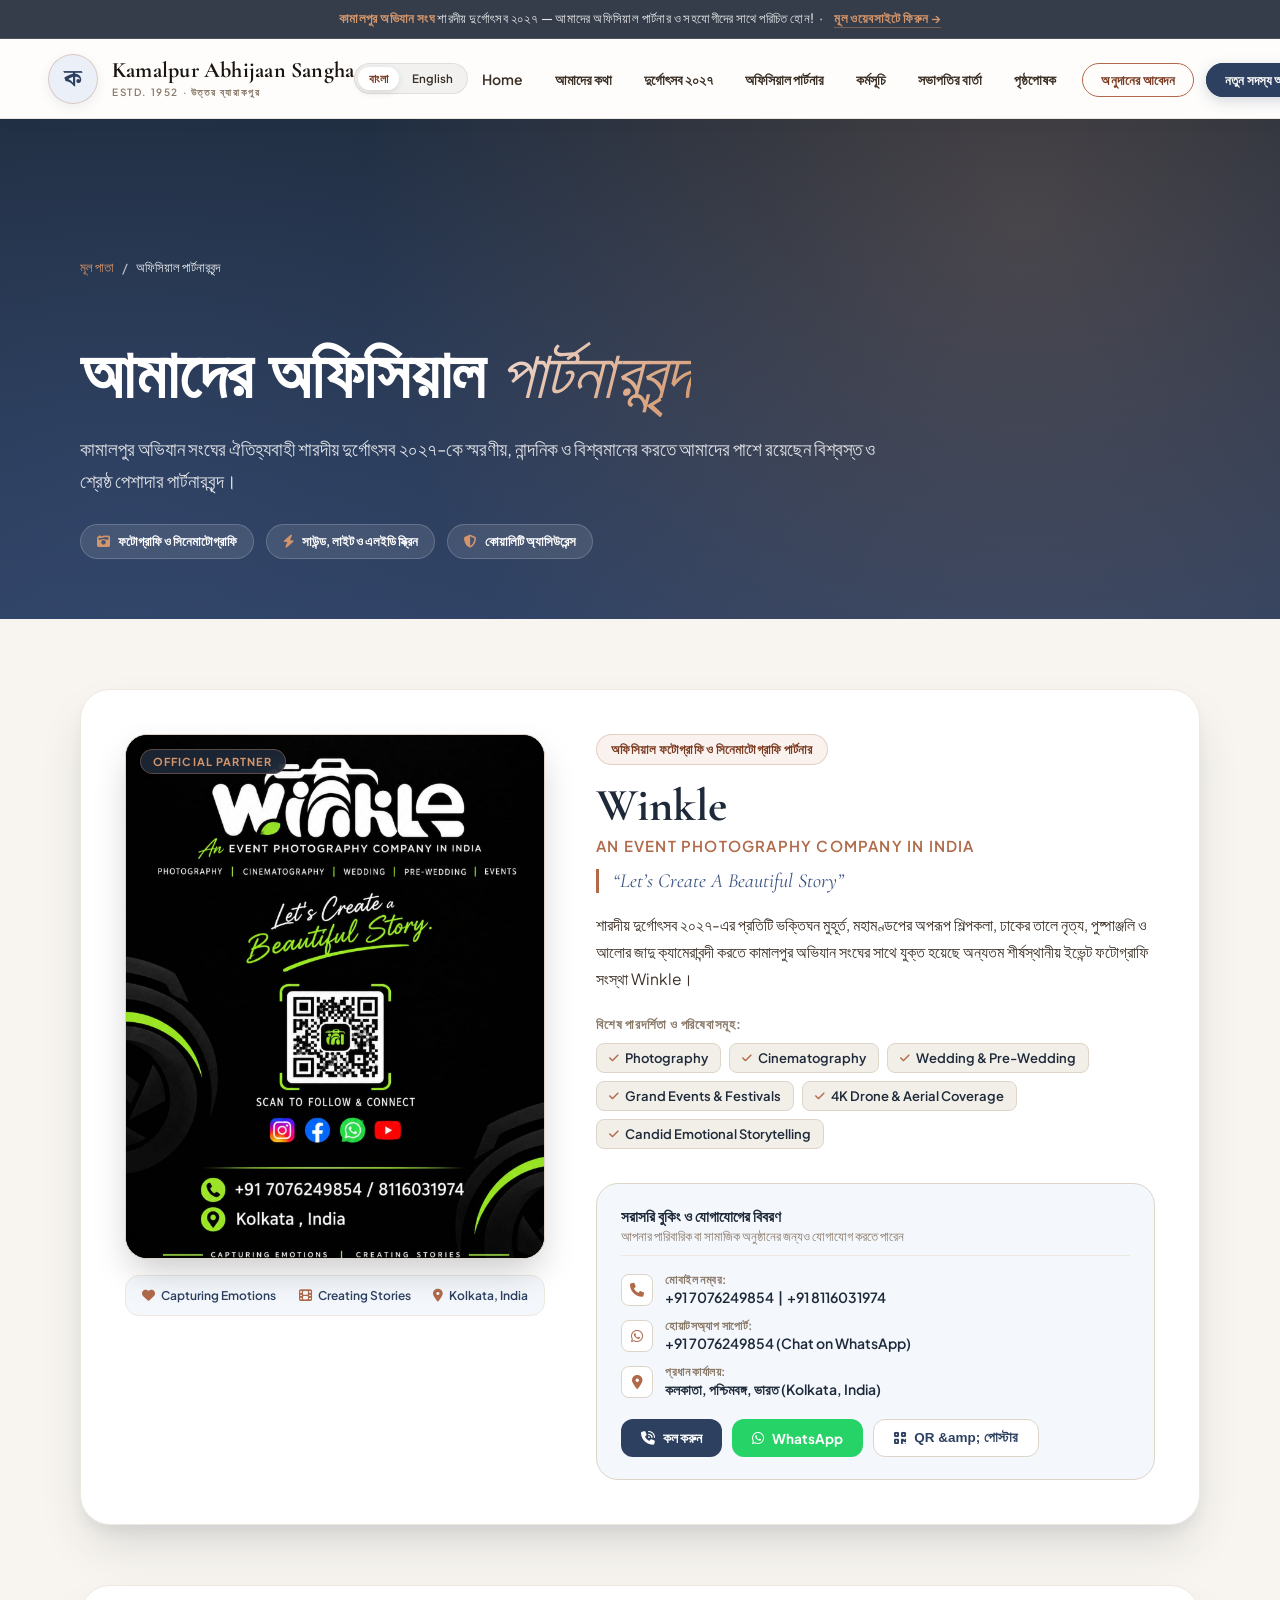
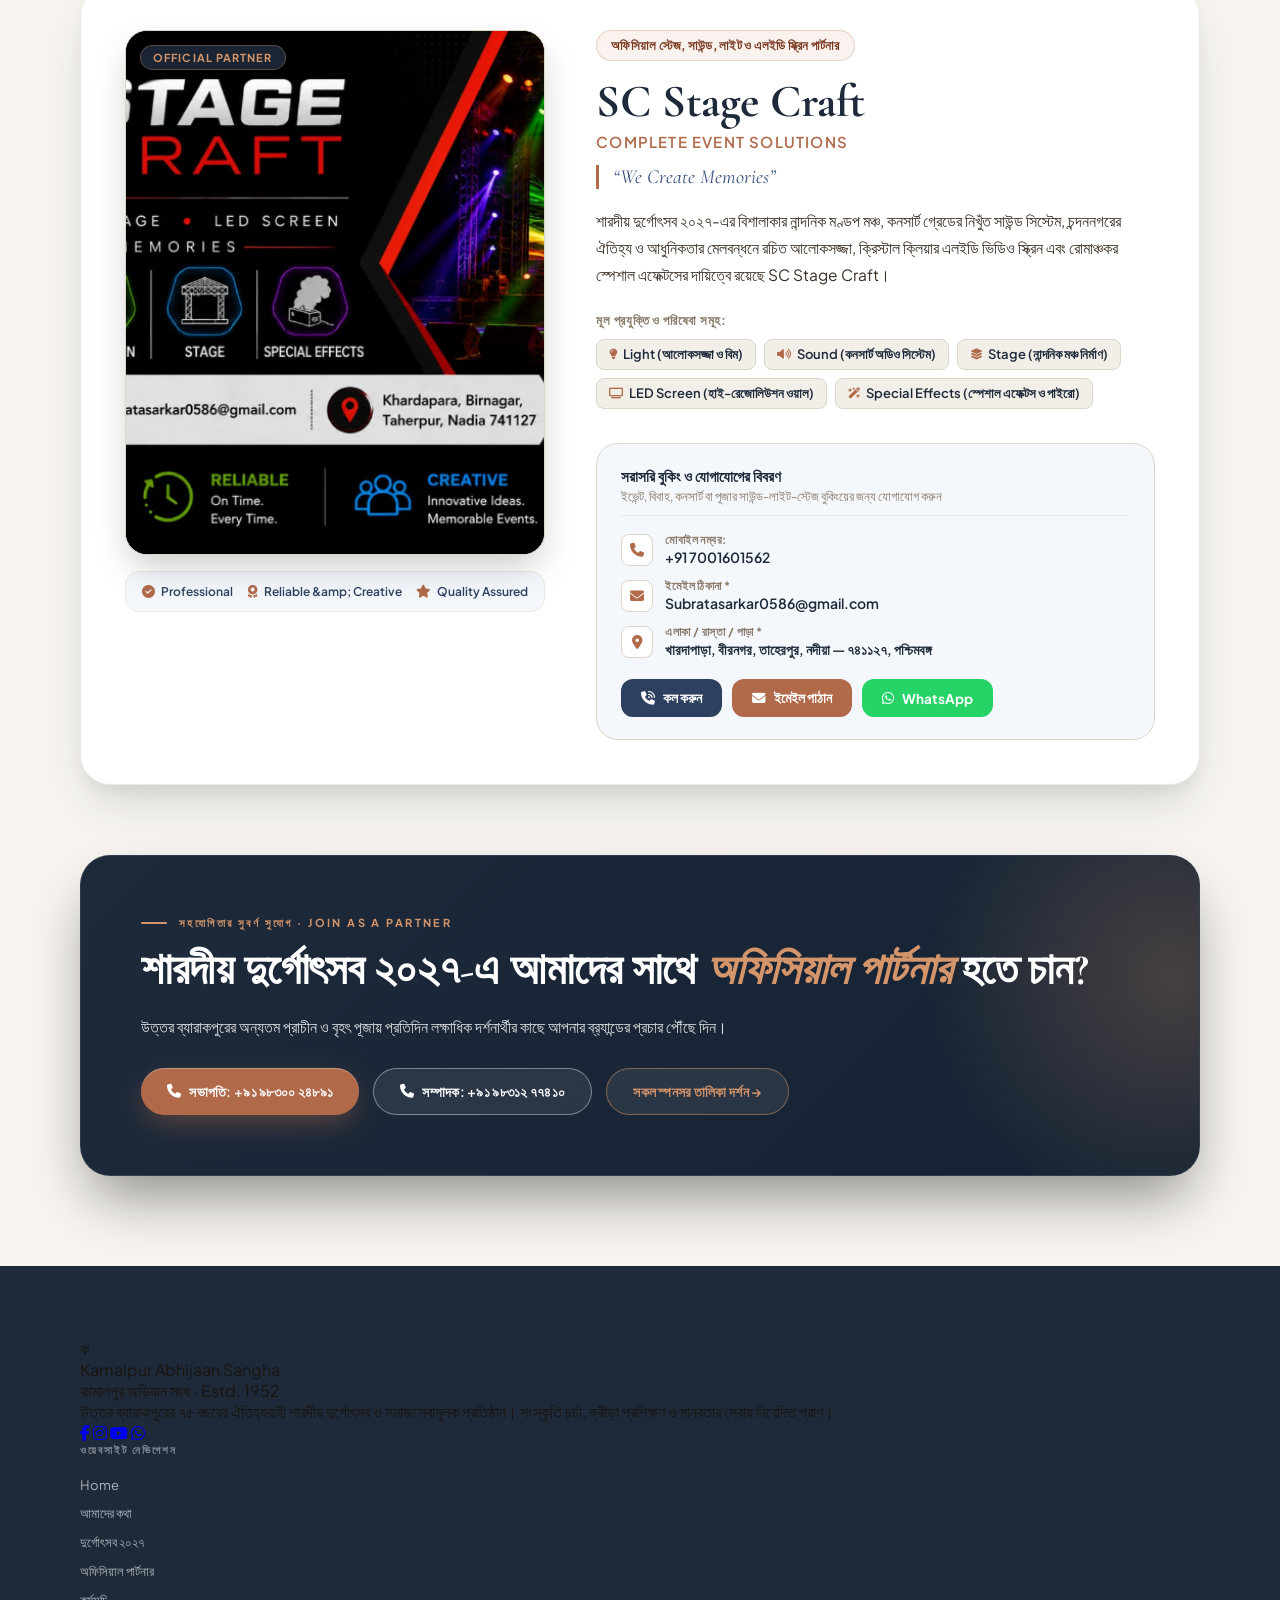
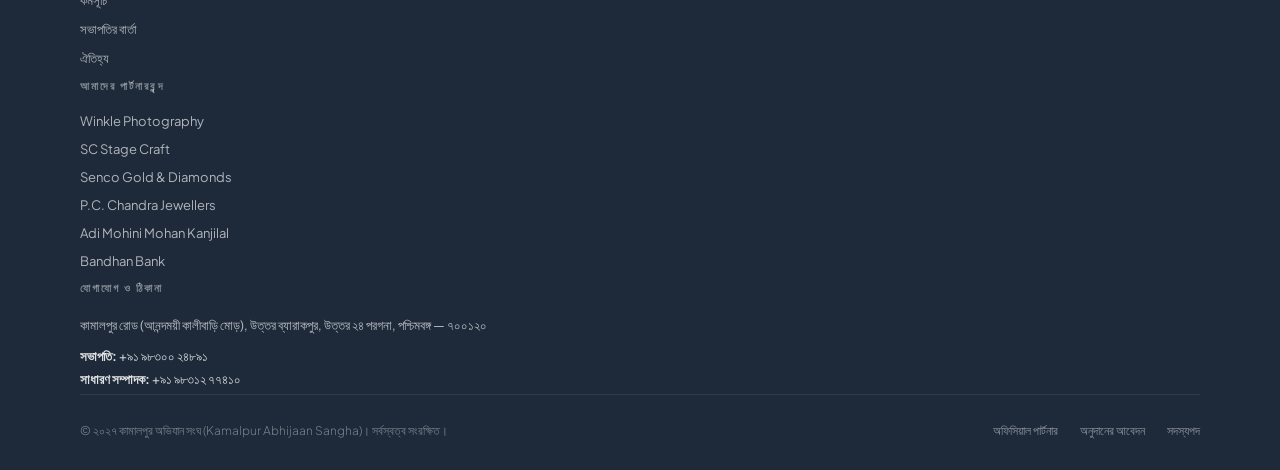
==== official-partners.html @ 4feac933 "Add Our Official Partners page with Winkle and SC Stage Craft details, images, Apple styling, and bi" ====
<!DOCTYPE html>
<html lang="bn" class="scroll-smooth">
<head>
  <meta charset="UTF-8">
  <meta name="viewport" content="width=device-width, initial-scale=1.0">
  <title>আমাদের অফিসিয়াল পার্টনারবৃন্দ | কামালপুর অভিযান সংঘ শারদীয় দুর্গোৎসব ২০২৭</title>
  <meta name="description" content="কামালপুর অভিযান সংঘ শারদীয় দুর্গোৎসব ২০২৭-এর গৌরবময় অফিসিয়াল পার্টনারবৃন্দ: উইঙ্কল (ফটোগ্রাফি ও সিনেমাটোগ্রাফি) এবং এস সি স্টেজ ক্রাফট (স্টেজ, সাউন্ড, লাইট ও এলইডি স্ক্রিন)।">

  <!-- Favicon -->
  <link rel="icon" href="https://kallol.com/wp-content/uploads/2023/07/cropped-ResizedLogoKallol-32x32.png" sizes="32x32">
  <link rel="apple-touch-icon" href="https://kallol.com/wp-content/uploads/2023/07/cropped-ResizedLogoKallol-180x180.png">

  <!-- Google Fonts: Cormorant Garamond, Plus Jakarta Sans, Noto Serif Bengali -->
  <link rel="preconnect" href="https://fonts.googleapis.com">
  <link rel="preconnect" href="https://fonts.gstatic.com" crossorigin>
  <link href="https://fonts.googleapis.com/css2?family=Cormorant+Garamond:ital,wght@0,400;0,600;0,700;0,900;1,400;1,700&family=Noto+Serif+Bengali:wght@400;500;600;700;800&family=Plus+Jakarta+Sans:wght@300;400;500;600;700;800&display=swap" rel="stylesheet">

  <!-- Font Awesome Icons -->
  <link rel="stylesheet" href="https://cdnjs.cloudflare.com/ajax/libs/font-awesome/6.5.1/css/all.min.css">

  <!-- Custom Stylesheet -->
  <link rel="stylesheet" href="css/style.css">
</head>
<body>

  <!-- Apple Scroll Progress Bar -->
  <div id="scroll-progress"></div>

  <!-- ══════════ ANNOUNCEMENT BAR ══════════ -->
  <div class="announce-bar" data-i18n-html="announce_bar_partner">
    <strong>কামালপুর অভিযান সংঘ</strong> শারদীয় দুর্গোৎসব ২০২৭ — আমাদের অফিসিয়াল পার্টনার ও সহযোগীদের সাথে পরিচিত হোন!
    &nbsp;·&nbsp;
    <a href="index.html">মূল ওয়েবসাইটে ফিরুন →</a>
  </div>

  <!-- ══════════ STICKY NAVIGATION ══════════ -->
  <nav id="nav">
    <a href="index.html" class="nav-brand">
      <div class="nav-logo">
        <div class="nav-logo-fallback">ক</div>
      </div>
      <div>
        <span class="nav-name">Kamalpur Abhijaan Sangha</span>
        <span class="nav-est" data-i18n="nav_est">Estd. 1952 · উত্তর ব্যারাকপুর</span>
      </div>
    </a>

    <div class="nav-actions">
      <!-- Apple Segmented Language Switcher -->
      <div class="lang-switch" role="group" aria-label="Language Switcher">
        <button type="button" class="lang-btn active" data-lang="bn" onclick="setLanguage('bn')">বাংলা</button>
        <button type="button" class="lang-btn" data-lang="en" onclick="setLanguage('en')">English</button>
      </div>

      <button class="menu-btn" id="menuBtn" type="button" aria-label="Toggle navigation menu" aria-expanded="false">
        ☰
      </button>
    </div>

    <ul class="nav-links" id="navLinks">
      <li><a href="index.html" class="nav-link" data-i18n="nav_home">Home</a></li>
      <li><a href="index.html#about" class="nav-link" data-i18n="nav_about">আমাদের কথা</a></li>
      <li><a href="index.html#upcoming-durga-puja" class="nav-link" data-i18n="nav_puja">দুর্গোৎসব ২০২৭</a></li>
      <li><a href="official-partners.html" class="nav-link active" data-i18n="nav_partner_page">অফিসিয়াল পার্টনার</a></li>
      <li><a href="index.html#events" class="nav-link" data-i18n="nav_events">কর্মসূচি</a></li>
      <li><a href="index.html#president" class="nav-link" data-i18n="nav_president">সভাপতির বার্তা</a></li>
      <li><a href="index.html#sponsors" class="nav-link" data-i18n="nav_sponsors">পৃষ্ঠপোষক</a></li>
      <li><a href="index.html#donate" class="nav-cta" data-i18n="nav_donate">অনুদানের আবেদন</a></li>
      <li><a href="index.html#join" class="nav-cta secondary" data-i18n="nav_join">সদস্য আবেদন</a></li>
    </ul>
  </nav>

  <!-- ══════════ HERO SECTION ══════════ -->
  <header class="partner-hero-section">
    <div class="partner-hero-bg" aria-hidden="true"></div>
    <div class="container" style="position:relative; z-index:2;">
      <div class="partner-hero-content reveal">
        <div class="partner-breadcrumb">
          <a href="index.html" data-i18n="crumb_home">মূল পাতা</a>
          <span>/</span>
          <span class="active" data-i18n="crumb_partner">অফিসিয়াল পার্টনারবৃন্দ</span>
        </div>

        <div class="hero-eyebrow" style="margin-bottom:18px;">
          <span class="hero-pill">Official Partners</span>
          <span class="hero-eyebrow-txt" data-i18n="hero_partner_eyebrow">শারদীয় দুর্গোৎসব ২০২৭ · ৭৫তম বর্ষ মহোৎসব</span>
        </div>

        <h1 class="partner-hero-h1" data-i18n-html="hero_partner_h1">
          আমাদের অফিসিয়াল <em>পার্টনারবৃন্দ</em>
        </h1>

        <p class="partner-hero-sub" data-i18n="hero_partner_sub">
          কামালপুর অভিযান সংঘের ঐতিহ্যবাহী শারদীয় দুর্গোৎসব ২০২৭-কে স্মরণীয়, নান্দনিক ও বিশ্বমানের করতে আমাদের পাশে রয়েছেন বিশ্বস্ত ও শ্রেষ্ঠ পেশাদার পার্টনারবৃন্দ। তাঁদের প্রযুক্তি, শিল্পকুশলতা ও সৃজনশীলতাই আমাদের উৎসবের প্রাণ।
        </p>

        <div class="partner-hero-pills">
          <div class="partner-hero-badge"><i class="fa-solid fa-camera-retro"></i> <span data-i18n="badge_photo">ফটোগ্রাফি ও সিনেমাটোগ্রাফি</span></div>
          <div class="partner-hero-badge"><i class="fa-solid fa-bolt"></i> <span data-i18n="badge_stage">সাউন্ড, লাইট ও এলইডি স্ক্রিন</span></div>
          <div class="partner-hero-badge"><i class="fa-solid fa-shield-halved"></i> <span data-i18n="badge_quality">কোয়ালিটি অ্যাসিউরেন্স</span></div>
        </div>
      </div>
    </div>
  </header>

  <!-- ══════════ MAIN PARTNER SHOWCASES ══════════ -->
  <main class="partner-showcase-wrap">
    <div class="container">

      <!-- ─── PARTNER 1: WINKLE (Photography & Cinematography) ─── -->
      <article class="partner-card-detailed reveal" id="winkle">
        <div class="partner-card-grid">
          
          <!-- Image Poster Column -->
          <div class="partner-media-col">
            <div class="partner-poster-box">
              <div class="partner-poster-tag">Official Partner</div>
              <img 
                src="assets/partners/winkle-photography.png" 
                alt="Winkle - An Event Photography Company in India" 
                class="partner-poster-img"
                onclick="openPosterModal(this.src, 'Winkle Photography & Cinematography')"
              >
              <div class="partner-poster-overlay">
                <button type="button" class="partner-zoom-btn" onclick="openPosterModal('assets/partners/winkle-photography.png', 'Winkle Photography & Cinematography')">
                  <i class="fa-solid fa-magnifying-glass-plus"></i> <span data-i18n="zoom_poster">পোস্টার বড় করে দেখুন</span>
                </button>
              </div>
            </div>
            <div class="partner-trust-row">
              <div class="partner-trust-item">
                <i class="fa-solid fa-heart"></i>
                <span data-i18n="w_trust1">Capturing Emotions</span>
              </div>
              <div class="partner-trust-item">
                <i class="fa-solid fa-film"></i>
                <span data-i18n="w_trust2">Creating Stories</span>
              </div>
              <div class="partner-trust-item">
                <i class="fa-solid fa-location-dot"></i>
                <span>Kolkata, India</span>
              </div>
            </div>
          </div>

          <!-- Content Details Column -->
          <div class="partner-info-col">
            <div class="partner-role-pill" data-i18n="w_role_pill">
              <i class="fa-solid fa-camera"></i> অফিসিয়াল ফটোগ্রাফি ও সিনেমাটোগ্রাফি পার্টনার
            </div>

            <h2 class="partner-brand-name">Winkle</h2>
            <div class="partner-brand-sub" data-i18n="w_subtitle">An Event Photography Company In India</div>
            <div class="partner-quote" data-i18n="w_quote">
              “Let’s Create A Beautiful Story”
            </div>

            <p class="partner-desc-body" data-i18n="w_desc">
              শারদীয় দুর্গোৎসব ২০২৭-এর প্রতিটি ভক্তিঘন মুহূর্ত, মহামণ্ডপের অপরূপ শিল্পকলা, ঢাকের তালে নৃত্য, পুষ্পাঞ্জলি ও আলোর জাদু ক্যামেরাবন্দী করতে কামালপুর অভিযান সংঘের সাথে যুক্ত হয়েছে অন্যতম শীর্ষস্থানীয় ইভেন্ট ফটোগ্রাফি সংস্থা <strong>Winkle</strong>। আবেগ ও গল্পকে জীবন্ত রূপ দেওয়াই যাঁদের মূল প্রেরণা।
            </p>

            <!-- Services Pills -->
            <div class="partner-services-section">
              <div class="partner-services-title" data-i18n="w_services_title">বিশেষ পারদর্শিতা ও পরিষেবাসমূহ:</div>
              <div class="partner-service-tags">
                <span class="service-tag"><i class="fa-solid fa-check"></i> Photography</span>
                <span class="service-tag"><i class="fa-solid fa-check"></i> Cinematography</span>
                <span class="service-tag"><i class="fa-solid fa-check"></i> Wedding &amp; Pre-Wedding</span>
                <span class="service-tag"><i class="fa-solid fa-check"></i> Grand Events &amp; Festivals</span>
                <span class="service-tag"><i class="fa-solid fa-check"></i> 4K Drone &amp; Aerial Coverage</span>
                <span class="service-tag"><i class="fa-solid fa-check"></i> Candid Emotional Storytelling</span>
              </div>
            </div>

            <!-- Contact Box -->
            <div class="partner-contact-box">
              <div class="partner-contact-head">
                <div class="contact-title" data-i18n="contact_direct">সরাসরি বুকিং ও যোগাযোগের বিবরণ</div>
                <div class="contact-sub" data-i18n="w_contact_sub">আপনার পারিবারিক বা সামাজিক অনুষ্ঠানের জন্যও যোগাযোগ করতে পারেন</div>
              </div>

              <div class="partner-contact-list">
                <div class="contact-entry">
                  <div class="contact-icon"><i class="fa-solid fa-phone"></i></div>
                  <div>
                    <div class="contact-label" data-i18n="lbl_phone_hotline">হটলাইন ও অনুসন্ধান:</div>
                    <div class="contact-val">
                      <a href="tel:+917076249854">+91 7076249854</a> &nbsp;|&nbsp; 
                      <a href="tel:+918116031974">+91 8116031974</a>
                    </div>
                  </div>
                </div>

                <div class="contact-entry">
                  <div class="contact-icon"><i class="fa-brands fa-whatsapp"></i></div>
                  <div>
                    <div class="contact-label" data-i18n="lbl_wa_chat">হোয়াটসঅ্যাপ সাপোর্ট:</div>
                    <div class="contact-val">
                      <a href="https://wa.me/917076249854?text=Hello%20Winkle%20Photography%2C%20connecting%20via%20Kamalpur%20Abhijaan%20Sangha%20Durga%20Puja%202027" target="_blank" rel="noopener noreferrer">
                        +91 7076249854 (Chat on WhatsApp)
                      </a>
                    </div>
                  </div>
                </div>

                <div class="contact-entry">
                  <div class="contact-icon"><i class="fa-solid fa-location-dot"></i></div>
                  <div>
                    <div class="contact-label" data-i18n="lbl_loc">প্রধান কার্যালয়:</div>
                    <div class="contact-val" data-i18n="w_location_val">কলকাতা, পশ্চিমবঙ্গ, ভারত (Kolkata, India)</div>
                  </div>
                </div>
              </div>

              <!-- Action CTAs -->
              <div class="partner-cta-row">
                <a href="tel:+917076249854" class="partner-btn primary">
                  <i class="fa-solid fa-phone-volume"></i> <span data-i18n="btn_call_now">কল করুন</span>
                </a>
                <a href="https://wa.me/917076249854?text=Hello%20Winkle%20Photography%2C%20connecting%20via%20Kamalpur%20Abhijaan%20Sangha%20Durga%20Puja%202027" target="_blank" rel="noopener noreferrer" class="partner-btn whatsapp">
                  <i class="fa-brands fa-whatsapp"></i> <span>WhatsApp</span>
                </a>
                <button type="button" class="partner-btn ghost" onclick="openPosterModal('assets/partners/winkle-photography.png', 'Winkle Photography & Cinematography')">
                  <i class="fa-solid fa-qrcode"></i> <span data-i18n="btn_view_poster">QR &amp; পোস্টার</span>
                </button>
              </div>
            </div>

          </div>
        </div>
      </article>


      <!-- ─── PARTNER 2: SC STAGE CRAFT (Event Solutions) ─── -->
      <article class="partner-card-detailed reveal" id="stage-craft" style="margin-top:60px;">
        <div class="partner-card-grid">
          
          <!-- Image Poster Column -->
          <div class="partner-media-col">
            <div class="partner-poster-box">
              <div class="partner-poster-tag">Official Partner</div>
              <img 
                src="assets/partners/stage-craft.png" 
                alt="SC Stage Craft - Complete Event Solutions" 
                class="partner-poster-img"
                onclick="openPosterModal(this.src, 'SC Stage Craft - Complete Event Solutions')"
              >
              <div class="partner-poster-overlay">
                <button type="button" class="partner-zoom-btn" onclick="openPosterModal('assets/partners/stage-craft.png', 'SC Stage Craft - Complete Event Solutions')">
                  <i class="fa-solid fa-magnifying-glass-plus"></i> <span data-i18n="zoom_poster">পোস্টার বড় করে দেখুন</span>
                </button>
              </div>
            </div>
            <div class="partner-trust-row">
              <div class="partner-trust-item">
                <i class="fa-solid fa-circle-check"></i>
                <span data-i18n="sc_trust1">Professional</span>
              </div>
              <div class="partner-trust-item">
                <i class="fa-solid fa-award"></i>
                <span data-i18n="sc_trust2">Reliable &amp; Creative</span>
              </div>
              <div class="partner-trust-item">
                <i class="fa-solid fa-star"></i>
                <span data-i18n="sc_trust3">Quality Assured</span>
              </div>
            </div>
          </div>

          <!-- Content Details Column -->
          <div class="partner-info-col">
            <div class="partner-role-pill" data-i18n="sc_role_pill">
              <i class="fa-solid fa-bolt"></i> অফিসিয়াল স্টেজ, সাউন্ড, লাইট ও এলইডি স্ক্রিন পার্টনার
            </div>

            <h2 class="partner-brand-name">SC Stage Craft</h2>
            <div class="partner-brand-sub" data-i18n="sc_subtitle">Complete Event Solutions</div>
            <div class="partner-quote" data-i18n="sc_quote">
              “We Create Memories”
            </div>

            <p class="partner-desc-body" data-i18n="sc_desc">
              শারদীয় দুর্গোৎসব ২০২৭-এর বিশালাকার নান্দনিক মণ্ডপ মঞ্চ, কনসার্ট গ্রেডের নিখুঁত সাউন্ড সিস্টেম, চন্দননগরের ঐতিহ্য ও আধুনিকতার মেলবন্ধনে রচিত আলোকসজ্জা, ক্রিস্টাল ক্লিয়ার এলইডি ভিডিও স্ক্রিন এবং রোমাঞ্চকর স্পেশাল এফেক্টসের দায়িত্বে রয়েছে <strong>SC Stage Craft</strong>।
            </p>

            <!-- 5 Core Capabilities -->
            <div class="partner-services-section">
              <div class="partner-services-title" data-i18n="sc_services_title">মূল প্রযুক্তি ও পরিষেবা সমূহ:</div>
              <div class="partner-service-tags">
                <span class="service-tag"><i class="fa-solid fa-lightbulb"></i> Light (আলোকসজ্জা ও বিম)</span>
                <span class="service-tag"><i class="fa-solid fa-volume-high"></i> Sound (কনসার্ট অডিও সিস্টেম)</span>
                <span class="service-tag"><i class="fa-solid fa-layer-group"></i> Stage (নান্দনিক মঞ্চ নির্মাণ)</span>
                <span class="service-tag"><i class="fa-solid fa-tv"></i> LED Screen (হাই-রেজোলিউশন ওয়াল)</span>
                <span class="service-tag"><i class="fa-solid fa-wand-magic-sparkles"></i> Special Effects (স্পেশাল এফেক্টস ও পাইরো)</span>
              </div>
            </div>

            <!-- Contact Box -->
            <div class="partner-contact-box">
              <div class="partner-contact-head">
                <div class="contact-title" data-i18n="contact_direct">সরাসরি বুকিং ও যোগাযোগের বিবরণ</div>
                <div class="contact-sub" data-i18n="sc_contact_sub">ইভেন্ট, বিবাহ, কনসার্ট বা পূজার সাউন্ড-লাইট-স্টেজ বুকিংয়ের জন্য যোগাযোগ করুন</div>
              </div>

              <div class="partner-contact-list">
                <div class="contact-entry">
                  <div class="contact-icon"><i class="fa-solid fa-phone"></i></div>
                  <div>
                    <div class="contact-label" data-i18n="lbl_phone_hotline">মোবাইল নম্বর:</div>
                    <div class="contact-val">
                      <a href="tel:7001601562">+91 7001601562</a>
                    </div>
                  </div>
                </div>

                <div class="contact-entry">
                  <div class="contact-icon"><i class="fa-solid fa-envelope"></i></div>
                  <div>
                    <div class="contact-label" data-i18n="lbl_email">অফিসিয়াল ইমেইল:</div>
                    <div class="contact-val">
                      <a href="mailto:Subratasarkar0586@gmail.com?subject=Inquiry%20via%20Kamalpur%20Abhijaan%20Sangha">Subratasarkar0586@gmail.com</a>
                    </div>
                  </div>
                </div>

                <div class="contact-entry">
                  <div class="contact-icon"><i class="fa-solid fa-location-dot"></i></div>
                  <div>
                    <div class="contact-label" data-i18n="lbl_address">ঠিকানা:</div>
                    <div class="contact-val" data-i18n="sc_addr_val">
                      খারদাপাড়া, বীরনগর, তাহেরপুর, নদীয়া — ৭৪১১২৭, পশ্চিমবঙ্গ<br>
                      (Khardapara, Birnagar, Taherpur, Nadia 741127)
                    </div>
                  </div>
                </div>
              </div>

              <!-- Action CTAs -->
              <div class="partner-cta-row">
                <a href="tel:7001601562" class="partner-btn primary">
                  <i class="fa-solid fa-phone-volume"></i> <span data-i18n="btn_call_now">কল করুন</span>
                </a>
                <a href="mailto:Subratasarkar0586@gmail.com?subject=Inquiry%20via%20Kamalpur%20Abhijaan%20Sangha" class="partner-btn secondary">
                  <i class="fa-solid fa-envelope"></i> <span>ইমেইল পাঠান</span>
                </a>
                <a href="https://wa.me/917001601562?text=Hello%20SC%20Stage%20Craft%2C%20connecting%20via%20Kamalpur%20Abhijaan%20Sangha%20Durga%20Puja%202027" target="_blank" rel="noopener noreferrer" class="partner-btn whatsapp">
                  <i class="fa-brands fa-whatsapp"></i> <span>WhatsApp</span>
                </a>
              </div>
            </div>

          </div>
        </div>
      </article>

      <!-- ─── BECOME A PARTNER CALLOUT BANNER ─── -->
      <section class="partner-callout-card reveal" style="margin-top:70px;">
        <div class="partner-callout-glow"></div>
        <div class="partner-callout-inner">
          <div class="eyebrow white-eye" data-i18n="partner_callout_eyebrow">সহযোগিতার সুবর্ণ সুযোগ · Join as a Partner</div>
          <h2 class="partner-callout-h2" data-i18n-html="partner_callout_h2">
            শারদীয় দুর্গোৎসব ২০২৭-এ আমাদের সাথে <em>অফিসিয়াল পার্টনার</em> হতে চান?
          </h2>
          <p class="partner-callout-sub" data-i18n="partner_callout_sub">
            উত্তর ব্যারাকপুরের অন্যতম প্রাচীন ও বৃহৎ পূজায় প্রতিদিন লক্ষাধিক দর্শনার্থীর কাছে আপনার ব্র‍্যান্ডের প্রচার পৌঁছে দিন। টাইটেল স্পন্সরশিপ, কো-স্পন্সরশিপ ও ইভেন্ট অ্যাসোসিয়েশনের জন্য সরাসরি আমাদের কার্যনির্বাহী কমিটির সাথে যোগাযোগ করুন।
          </p>
          <div class="partner-callout-actions">
            <a href="tel:+919830024891" class="hero-btn primary" style="background:var(--gold); border-color:var(--gold);">
              <i class="fa-solid fa-phone"></i> <span data-i18n="btn_call_president">সভাপতি: +৯১ ৯৮৩০০ ২৪৮৯১</span>
            </a>
            <a href="tel:+919831277410" class="hero-btn ghost" style="color:var(--white); border-color:rgba(255,255,255,0.4);">
              <i class="fa-solid fa-phone"></i> <span data-i18n="btn_call_secretary">সম্পাদক: +৯১ ৯৮৩১২ ৭৭৪১০</span>
            </a>
            <a href="index.html#sponsors" class="hero-btn ghost" style="color:var(--gold-bright); border-color:rgba(212,149,106,0.5);" data-i18n="btn_view_sponsors">
              সকল স্পনসর তালিকা দর্শন →
            </a>
          </div>
        </div>
      </section>

    </div>
  </main>

  <!-- ══════════ HIGH-RES POSTER LIGHTBOX MODAL ══════════ -->
  <div class="poster-modal" id="poster-modal" role="dialog" aria-modal="true" aria-hidden="true" onclick="closePosterModal(event)">
    <div class="poster-modal-card">
      <div class="poster-modal-head">
        <div class="poster-modal-title" id="poster-modal-title">Official Partner Poster</div>
        <button type="button" class="poster-modal-close" onclick="closePosterModal()" aria-label="Close poster view">×</button>
      </div>
      <div class="poster-modal-body">
        <img id="poster-modal-img" src="" alt="Partner Poster Fullscreen">
      </div>
    </div>
  </div>

  <!-- ══════════ FOOTER ══════════ -->
  <footer>
    <div class="container">
      <div class="footer-top">
        <!-- Col 1: Identity -->
        <div class="footer-col-main">
          <div class="footer-brand-wrap">
            <div class="footer-emblem-sq">ক</div>
            <div>
              <div class="footer-brand-title">Kamalpur Abhijaan Sangha</div>
              <div class="footer-brand-sub" data-i18n="footer_brand_sub">কামালপুর অভিযান সংঘ · Estd. 1952</div>
            </div>
          </div>
          <p class="footer-about" data-i18n="footer_about">
            উত্তর ব্যারাকপুরের ৭৫ বছরের ঐতিহ্যবাহী শারদীয় দুর্গোৎসব ও সমাজসেবামূলক প্রতিষ্ঠান। সংস্কৃতি চর্চা, ক্রীড়া প্রশিক্ষণ ও মানবতার সেবায় নিবেদিত প্রাণ।
          </p>
          <div class="footer-socials">
            <a href="https://facebook.com" class="soc-btn" target="_blank" rel="noopener noreferrer" aria-label="Facebook"><i class="fa-brands fa-facebook-f"></i></a>
            <a href="https://instagram.com" class="soc-btn" target="_blank" rel="noopener noreferrer" aria-label="Instagram"><i class="fa-brands fa-instagram"></i></a>
            <a href="https://youtube.com" class="soc-btn" target="_blank" rel="noopener noreferrer" aria-label="YouTube"><i class="fa-brands fa-youtube"></i></a>
            <a href="https://wa.me/919830024891" class="soc-btn" target="_blank" rel="noopener noreferrer" aria-label="WhatsApp"><i class="fa-brands fa-whatsapp"></i></a>
          </div>
        </div>

        <!-- Col 2: Navigation Links -->
        <div>
          <div class="footer-col-title" data-i18n="footer_col_nav">ওয়েবসাইট নেভিগেশন</div>
          <a href="index.html" class="footer-link" data-i18n="nav_home">Home</a>
          <a href="index.html#about" class="footer-link" data-i18n="nav_about">আমাদের কথা</a>
          <a href="index.html#upcoming-durga-puja" class="footer-link" data-i18n="nav_puja">শারদীয় দুর্গোৎসব ২০২৭</a>
          <a href="official-partners.html" class="footer-link" data-i18n="nav_partner_page">অফিসিয়াল পার্টনারবৃন্দ</a>
          <a href="index.html#events" class="footer-link" data-i18n="nav_events">কর্মসূচি ও ইভেন্ট</a>
          <a href="index.html#president" class="footer-link" data-i18n="nav_president">সভাপতির বার্তা</a>
          <a href="index.html#heritage" class="footer-link" data-i18n="nav_heritage">ঐতিহ্য ও ইতিহাস</a>
        </div>

        <!-- Col 3: Official Partners Quick Links -->
        <div>
          <div class="footer-col-title" data-i18n="footer_col_partners">আমাদের পার্টনারবৃন্দ</div>
          <a href="#winkle" class="footer-link">Winkle Photography</a>
          <a href="#stage-craft" class="footer-link">SC Stage Craft</a>
          <a href="index.html#sponsors" class="footer-link">Senco Gold &amp; Diamonds</a>
          <a href="index.html#sponsors" class="footer-link">P.C. Chandra Jewellers</a>
          <a href="index.html#sponsors" class="footer-link">Adi Mohini Mohan Kanjilal</a>
          <a href="index.html#sponsors" class="footer-link">Bandhan Bank</a>
        </div>

        <!-- Col 4: Contact & Office -->
        <div>
          <div class="footer-col-title" data-i18n="footer_col_contact">যোগাযোগ ও ঠিকানা</div>
          <p style="font-size:13px; line-height:1.6; color:rgba(255,255,255,0.7); margin-bottom:12px;">
            কামালপুর রোড (আনন্দময়ী কালীবাড়ি মোড়), উত্তর ব্যারাকপুর, উত্তর ২৪ পরগনা, পশ্চিমবঙ্গ — ৭০০১২০
          </p>
          <p style="font-size:13px; color:rgba(255,255,255,0.85); margin-bottom:6px;">
            <strong>সভাপতি:</strong> +৯১ ৯৮৩০০ ২৪৮৯১
          </p>
          <p style="font-size:13px; color:rgba(255,255,255,0.85); margin-bottom:6px;">
            <strong>সাধারণ সম্পাদক:</strong> +৯১ ৯৮৩১২ ৭৭৪১০
          </p>
        </div>
      </div>

      <div class="footer-bottom">
        <div class="footer-copy" data-i18n="footer_copy">© ২০২৭ কামালপুর অভিযান সংঘ (Kamalpur Abhijaan Sangha)। সর্বস্বত্ব সংরক্ষিত।</div>
        <div class="footer-copy">
          <a href="official-partners.html">অফিসিয়াল পার্টনার</a>
          <a href="index.html#donate">অনুদানের আবেদন</a>
          <a href="index.html#join">সদস্যপদ</a>
        </div>
      </div>
    </div>
  </footer>

  <!-- Lightbox Script -->
  <script>
    function openPosterModal(src, title) {
      const modal = document.getElementById('poster-modal');
      const img = document.getElementById('poster-modal-img');
      const titleEl = document.getElementById('poster-modal-title');
      if (modal && img) {
        img.src = src;
        if (titleEl && title) titleEl.textContent = title;
        modal.classList.add('active');
        modal.setAttribute('aria-hidden', 'false');
        document.body.style.overflow = 'hidden';
      }
    }

    function closePosterModal(e) {
      if (e && e.target && e.target.id !== 'poster-modal' && !e.target.classList.contains('poster-modal-close')) {
        return;
      }
      const modal = document.getElementById('poster-modal');
      if (modal) {
        modal.classList.remove('active');
        modal.setAttribute('aria-hidden', 'true');
        document.body.style.overflow = '';
      }
    }

    document.addEventListener('keydown', (e) => {
      if (e.key === 'Escape') {
        const modal = document.getElementById('poster-modal');
        if (modal && modal.classList.contains('active')) {
          closePosterModal();
        }
      }
    });
  </script>

  <!-- Custom Scripts -->
  <script src="js/main.js"></script>
</body>
</html>
---- css/style.css ----
/* ════════════════════════════════════════════════════════════════
   KAMALPUR ABHIJAAN SANGHA — APPLE DESIGN SYSTEM & STYLESHEET
   Infused with Apple-inspired Glassmorphism, 3D Tilt, Spatial Depth,
   Fluid Spring Physics & Translucent Surfaces
   ════════════════════════════════════════════════════════════════ */

*, *::before, *::after {
  box-sizing: border-box;
  margin: 0;
  padding: 0;
}

:root {
  /* Slate family */
  --eg:          #2E4060;
  --eg-dark:     #1E2A3A;
  --eg-mid:      #3A5280;
  --eg-soft:     #4A6898;
  --eg-pale:     #EBF0F8;
  --eg-lighter:  #F4F7FC;

  /* Copper Rose & Terracotta Gold family */
  --gold:        #B06A4A;
  --gold-dark:   #7A3A20;
  --gold-mid:    #C87A58;
  --gold-light:  #F0DDD5;
  --gold-pale:   #FAF2EE;
  --gold-bright: #D4956A;

  /* Apple Glass & Surfaces */
  --white:       #FFFFFF;
  --off-white:   #F8F5F0;
  --light:       #F2EEE8;
  --border:      #DDD5C8;
  --border-2:    #EDE8E0;
  --glass-nav:   rgba(255, 255, 255, 0.78);
  --glass-nav-border: rgba(221, 213, 200, 0.6);
  --glass-dark:  rgba(26, 36, 52, 0.85);
  --glass-card:  rgba(255, 255, 255, 0.82);

  /* Text colors */
  --text:        #1A1410;
  --text-2:      #3A2E24;
  --text-3:      #8A7A6A;
  --text-inv:    rgba(255, 255, 255, 0.9);

  /* Typography */
  --serif:   'Cormorant Garamond', Georgia, serif;
  --sans:    'Plus Jakarta Sans', -apple-system, BlinkMacSystemFont, 'SF Pro Display', 'SF Pro Text', 'Segoe UI', Roboto, sans-serif;
  --bengali: 'Noto Serif Bengali', 'Hind Siliguri', serif;

  /* Apple Radii & Elevation */
  --radius-sm: 8px;
  --radius:    14px;
  --radius-lg: 22px;
  --radius-xl: 30px;

  /* Apple Spring Timing Functions */
  --ease-apple:       cubic-bezier(0.16, 1, 0.3, 1);
  --ease-spring:      cubic-bezier(0.34, 1.56, 0.64, 1);
  --ease-smooth:      cubic-bezier(0.4, 0, 0.2, 1);

  /* Shadow system */
  --shadow-subtle: 0 4px 20px -2px rgba(30, 42, 58, 0.05);
  --shadow-glass:  0 12px 36px -4px rgba(30, 42, 58, 0.08), inset 0 1px 0 rgba(255, 255, 255, 0.9);
  --shadow-float:  0 24px 50px -10px rgba(30, 42, 58, 0.16), 0 10px 20px -5px rgba(30, 42, 58, 0.08);
  --shadow-dark:   0 30px 60px -12px rgba(0, 0, 0, 0.45);
}

html {
  scroll-behavior: smooth;
  text-rendering: optimizeLegibility;
}

body {
  font-family: var(--sans);
  background: var(--off-white);
  color: var(--text);
  overflow-x: hidden;
  -webkit-font-smoothing: antialiased;
  -moz-osx-font-smoothing: grayscale;
}

/* Apple-style Translucent Scrollbar */
::-webkit-scrollbar {
  width: 8px;
}
::-webkit-scrollbar-track {
  background: transparent;
}
::-webkit-scrollbar-thumb {
  background: rgba(176, 106, 74, 0.4);
  border-radius: 20px;
  border: 2px solid transparent;
  background-clip: padding-box;
}
::-webkit-scrollbar-thumb:hover {
  background: rgba(176, 106, 74, 0.8);
  border: 2px solid transparent;
  background-clip: padding-box;
}

img {
  max-width: 100%;
  height: auto;
  display: block;
}

.container {
  max-width: 1200px;
  margin: 0 auto;
  padding: 0 40px;
}

/* ═══════════════════════════════
   APPLE READING PROGRESS BAR
═══════════════════════════════ */
#scroll-progress {
  position: fixed;
  top: 0;
  left: 0;
  height: 2.5px;
  width: 0%;
  background: linear-gradient(90deg, var(--gold), var(--gold-bright), #FFD59E);
  z-index: 10001;
  transition: width 0.1s linear;
  box-shadow: 0 0 10px rgba(212, 149, 106, 0.6);
}

/* ═══════════════════════════════
   INTRO OVERLAY (Apple Keynote Style)
═══════════════════════════════ */
#intro-overlay {
  position: fixed;
  inset: 0;
  z-index: 9999;
  display: flex;
  flex-direction: column;
  align-items: center;
  justify-content: center;
  background: radial-gradient(circle at center, #24354D 0%, #151F2C 100%);
  transition: opacity 0.8s var(--ease-apple), visibility 0.8s var(--ease-apple);
  backdrop-filter: blur(20px);
}

#intro-overlay.hidden {
  opacity: 0;
  visibility: hidden;
  pointer-events: none;
}

.intro-particles {
  position: absolute;
  inset: 0;
  overflow: hidden;
  pointer-events: none;
}

.intro-particle {
  position: absolute;
  border-radius: 50%;
  opacity: 0;
  animation: introParticle linear infinite;
}

@keyframes introParticle {
  0%   { opacity: 0; transform: translateY(0) scale(0); }
  20%  { opacity: 0.7; transform: translateY(-20px) scale(1); }
  80%  { opacity: 0.3; }
  100% { opacity: 0; transform: translateY(-120px) scale(0.4); }
}

.intro-emblem {
  width: 104px;
  height: 104px;
  border-radius: 50%;
  overflow: hidden;
  border: 2px solid rgba(255, 255, 255, 0.2);
  background: rgba(255, 255, 255, 0.08);
  backdrop-filter: blur(16px);
  -webkit-backdrop-filter: blur(16px);
  display: flex;
  align-items: center;
  justify-content: center;
  margin-bottom: 24px;
  box-shadow: 0 20px 50px rgba(0, 0, 0, 0.4), inset 0 1px 1px rgba(255, 255, 255, 0.4);
  opacity: 0;
  transform: scale(0.6);
  animation: introLogo 0.8s 0.2s var(--ease-spring) forwards;
}

.intro-emblem-fallback {
  font-family: var(--bengali);
  font-size: 48px;
  color: var(--gold-bright);
  text-shadow: 0 0 24px rgba(212, 149, 106, 0.6);
}

.intro-name {
  font-family: var(--serif);
  font-size: clamp(32px, 4.5vw, 54px);
  font-weight: 700;
  color: white;
  letter-spacing: 0.02em;
  text-align: center;
  opacity: 0;
  transform: translateY(24px);
  animation: introText 0.7s 0.6s var(--ease-apple) forwards;
}

.intro-name em {
  font-style: italic;
  background: linear-gradient(135deg, #FFE2BA 0%, #D4956A 100%);
  -webkit-background-clip: text;
  -webkit-text-fill-color: transparent;
}

.intro-tagline {
  font-family: var(--sans);
  font-size: 13px;
  font-weight: 500;
  letter-spacing: 0.22em;
  text-transform: uppercase;
  color: rgba(255, 255, 255, 0.55);
  margin-top: 10px;
  text-align: center;
  opacity: 0;
  transform: translateY(14px);
  animation: introText 0.6s 0.9s var(--ease-apple) forwards;
}

.intro-bar {
  height: 2px;
  border-radius: 2px;
  margin-top: 24px;
  background: linear-gradient(90deg, transparent, var(--gold-bright), transparent);
  width: 0;
  animation: introBar 0.9s 0.8s var(--ease-apple) forwards;
}

.intro-year {
  font-family: var(--serif);
  font-size: 15px;
  font-style: italic;
  color: rgba(255, 255, 255, 0.45);
  margin-top: 14px;
  text-align: center;
  letter-spacing: 0.05em;
  opacity: 0;
  animation: introFade 0.6s 1.3s ease forwards;
}

.intro-skip-btn {
  position: absolute;
  bottom: 32px;
  font-family: var(--sans);
  font-size: 12px;
  font-weight: 500;
  color: rgba(255, 255, 255, 0.6);
  background: rgba(255, 255, 255, 0.08);
  border: 1px solid rgba(255, 255, 255, 0.15);
  backdrop-filter: blur(12px);
  -webkit-backdrop-filter: blur(12px);
  padding: 8px 18px;
  border-radius: 24px;
  cursor: pointer;
  transition: all 0.3s var(--ease-apple);
}
.intro-skip-btn:hover {
  color: white;
  background: rgba(255, 255, 255, 0.16);
  border-color: var(--gold-bright);
  transform: translateY(-2px);
}

@keyframes introLogo {
  from { opacity: 0; transform: scale(0.6); }
  to   { opacity: 1; transform: scale(1); }
}
@keyframes introText {
  from { opacity: 0; transform: translateY(24px); }
  to   { opacity: 1; transform: translateY(0); }
}
@keyframes introBar {
  from { width: 0; }
  to   { width: 240px; }
}
@keyframes introFade {
  from { opacity: 0; }
  to   { opacity: 1; }
}

/* ═══════════════════════════════
   ANNOUNCEMENT BAR (Translucent Frosted)
═══════════════════════════════ */
.announce-bar {
  background: rgba(26, 36, 52, 0.88);
  backdrop-filter: blur(20px) saturate(160%);
  -webkit-backdrop-filter: blur(20px) saturate(160%);
  padding: 10px 24px;
  text-align: center;
  font-family: var(--sans);
  font-size: 13px;
  font-weight: 500;
  color: rgba(255, 255, 255, 0.88);
  letter-spacing: 0.03em;
  position: relative;
  z-index: 1000;
  border-bottom: 0.5px solid rgba(255, 255, 255, 0.1);
}

.announce-bar strong {
  color: var(--gold-bright);
  font-weight: 700;
}

.announce-bar a {
  color: var(--gold-bright);
  text-decoration: none;
  font-weight: 600;
  border-bottom: 1px solid rgba(212, 149, 106, 0.4);
  transition: all 0.2s var(--ease-apple);
  margin-left: 6px;
  display: inline-flex;
  align-items: center;
  gap: 4px;
}
.announce-bar a:hover {
  border-bottom-color: var(--gold-bright);
  color: white;
  transform: translateX(2px);
}

/* ═══════════════════════════════
   APPLE FROSTED GLASS NAV
═══════════════════════════════ */
nav#nav {
  position: sticky;
  top: 0;
  z-index: 900;
  background: var(--glass-nav);
  backdrop-filter: blur(24px) saturate(180%);
  -webkit-backdrop-filter: blur(24px) saturate(180%);
  border-bottom: 0.5px solid var(--glass-nav-border);
  display: flex;
  align-items: center;
  justify-content: space-between;
  padding: 0 48px;
  height: 80px;
  transition: all 0.4s var(--ease-apple);
  box-shadow: 0 4px 20px rgba(0, 0, 0, 0.02);
}

nav#nav.elevated {
  background: rgba(255, 255, 255, 0.88);
  box-shadow: 0 10px 30px rgba(30, 42, 58, 0.08), inset 0 -0.5px 0 0 rgba(0, 0, 0, 0.05);
  height: 72px;
}

.nav-brand {
  display: flex;
  align-items: center;
  gap: 14px;
  text-decoration: none;
  flex-shrink: 0;
}

.nav-logo {
  width: 50px;
  height: 50px;
  border-radius: 50%;
  overflow: hidden;
  flex-shrink: 0;
  border: 1.5px solid rgba(176, 106, 74, 0.3);
  background: var(--eg-pale);
  display: flex;
  align-items: center;
  justify-content: center;
  transition: transform 0.3s var(--ease-spring), box-shadow 0.3s var(--ease-apple);
  box-shadow: 0 4px 12px rgba(46, 64, 96, 0.08);
}
.nav-brand:hover .nav-logo {
  transform: scale(1.06) rotate(5deg);
  box-shadow: 0 8px 20px rgba(176, 106, 74, 0.25);
}

.nav-logo-fallback {
  font-family: var(--bengali);
  font-size: 24px;
  color: var(--eg);
  font-weight: 700;
}

.nav-name {
  font-family: var(--serif);
  font-size: 22px;
  font-weight: 700;
  color: var(--text);
  letter-spacing: 0.01em;
  display: block;
  line-height: 1.15;
}

.nav-est {
  font-family: var(--sans);
  font-size: 10px;
  font-weight: 600;
  color: var(--text-3);
  letter-spacing: 0.16em;
  text-transform: uppercase;
  display: block;
  margin-top: 2px;
}

.nav-links {
  display: flex;
  align-items: center;
  gap: 4px;
  list-style: none;
}

.nav-link {
  font-family: var(--sans);
  font-size: 14px;
  font-weight: 600;
  color: var(--text-2);
  text-decoration: none;
  padding: 8px 14px;
  border-radius: 20px;
  white-space: nowrap;
  transition: all 0.25s var(--ease-apple);
  position: relative;
}

.nav-link:hover {
  color: var(--eg);
  background: rgba(46, 64, 96, 0.08);
}

.nav-link.active {
  color: var(--eg);
  background: rgba(46, 64, 96, 0.07);
}

.nav-link.active::after {
  content: '';
  position: absolute;
  bottom: 3px;
  left: 50%;
  transform: translateX(-50%);
  width: 16px;
  height: 2.5px;
  background: var(--gold);
  border-radius: 2px;
}

/* Apple Pill CTA Buttons */
.nav-cta {
  font-family: var(--sans);
  font-size: 13px;
  font-weight: 600;
  color: var(--gold-dark);
  text-decoration: none;
  letter-spacing: 0.02em;
  padding: 8px 18px;
  border-radius: 20px;
  background: transparent;
  border: 1.5px solid var(--gold);
  margin-left: 8px;
  white-space: nowrap;
  transition: all 0.25s var(--ease-apple);
}

.nav-cta:hover {
  background: var(--gold);
  color: white;
  transform: scale(1.03);
  box-shadow: 0 6px 20px rgba(176, 106, 74, 0.25);
}
.nav-cta:active {
  transform: scale(0.96);
}

.nav-cta.secondary {
  background: var(--eg);
  border-color: var(--eg);
  color: white;
  box-shadow: 0 4px 14px rgba(46, 64, 96, 0.2);
}
.nav-cta.secondary:hover {
  background: var(--eg-dark);
  border-color: var(--eg-dark);
  transform: scale(1.03);
  box-shadow: 0 8px 24px rgba(46, 64, 96, 0.3);
}
.nav-cta.secondary:active {
  transform: scale(0.96);
}

.nav-actions {
  display: flex;
  align-items: center;
  gap: 12px;
}

/* Apple Segmented Language Switcher */
.lang-switch {
  display: inline-flex;
  align-items: center;
  background: rgba(0, 0, 0, 0.05);
  border: 1px solid rgba(0, 0, 0, 0.08);
  border-radius: 20px;
  padding: 3px;
  gap: 2px;
  backdrop-filter: blur(12px);
  -webkit-backdrop-filter: blur(12px);
  transition: all 0.3s var(--ease-apple);
}

.lang-btn {
  font-family: var(--sans);
  font-size: 11.5px;
  font-weight: 600;
  padding: 4px 11px;
  border-radius: 14px;
  border: none;
  background: transparent;
  color: var(--text-2);
  cursor: pointer;
  transition: all 0.25s var(--ease-apple);
}
.lang-btn:hover {
  color: var(--text);
}
.lang-btn.active {
  background: #ffffff;
  color: var(--gold-dark);
  font-weight: 700;
  box-shadow: 0 2px 8px rgba(0, 0, 0, 0.12);
}

.menu-btn {
  display: none;
  background: rgba(0, 0, 0, 0.04);
  border: none;
  font-size: 20px;
  color: var(--text);
  cursor: pointer;
  padding: 8px 12px;
  border-radius: 10px;
  transition: background 0.2s;
}
.menu-btn:hover {
  background: rgba(0, 0, 0, 0.08);
}

/* ═══════════════════════════════
   HERO BANNER (Apple Cinematic Depth)
═══════════════════════════════ */
#home {
  position: relative;
  width: 100%;
  background: var(--eg-dark);
  overflow: hidden;
  perspective: 1200px;
}

.hero-img-wrap {
  width: 100%;
  position: relative;
  min-height: 640px;
  overflow: hidden;
}

.hero-parallax-layer {
  position: absolute;
  inset: -60px 0;
  width: 100%;
  height: calc(100% + 120px);
  will-change: transform;
}

.hero-img {
  width: 100%;
  height: 100%;
  object-fit: cover;
  object-position: center 30%;
  animation: heroPan 16s ease-out forwards;
}

@keyframes heroPan {
  0%   { transform: scale(1.1); filter: brightness(0.65); }
  100% { transform: scale(1.02); filter: brightness(0.9); }
}

.hero-overlay {
  position: absolute;
  inset: 0;
  background:
    linear-gradient(to top, rgba(14, 26, 40, 0.96) 0%, rgba(14, 26, 40, 0.65) 45%, rgba(14, 26, 40, 0.3) 75%, transparent 100%),
    linear-gradient(to right, rgba(14, 26, 40, 0.8) 0%, transparent 60%);
  z-index: 2;
  backdrop-filter: blur(1px);
}

.hero-stripe {
  position: absolute;
  top: 0;
  left: 0;
  right: 0;
  height: 3px;
  z-index: 10;
  background: linear-gradient(90deg, var(--eg-dark) 0%, var(--gold-bright) 50%, var(--eg-dark) 100%);
}

.hero-content {
  position: absolute;
  inset: 0;
  z-index: 5;
  display: flex;
  flex-direction: column;
  justify-content: flex-end;
  padding: 0 56px 48px;
  max-width: 1240px;
  margin: 0 auto;
}

.hero-eyebrow {
  display: inline-flex;
  align-items: center;
  gap: 12px;
  margin-bottom: 20px;
  opacity: 0;
  animation: pillPop 0.7s 0.5s var(--ease-spring) forwards;
}

.hero-pill {
  background: rgba(176, 106, 74, 0.9);
  backdrop-filter: blur(12px);
  -webkit-backdrop-filter: blur(12px);
  color: white;
  font-family: var(--sans);
  font-size: 11px;
  font-weight: 700;
  letter-spacing: 0.14em;
  text-transform: uppercase;
  padding: 5px 14px;
  border-radius: 20px;
  box-shadow: 0 4px 16px rgba(176, 106, 74, 0.4), inset 0 1px 0 rgba(255, 255, 255, 0.4);
}

.hero-eyebrow-txt {
  font-family: var(--sans);
  font-size: 12px;
  font-weight: 500;
  color: rgba(255, 255, 255, 0.75);
  letter-spacing: 0.12em;
  text-transform: uppercase;
}

.hero-h1 {
  font-family: var(--serif);
  font-size: clamp(44px, 5.5vw, 76px);
  font-weight: 900;
  line-height: 1.0;
  color: white;
  max-width: 720px;
  text-shadow: 0 6px 30px rgba(0, 0, 0, 0.5);
}

/* Apple Metallic Shimmer Text on Highlight */
.hero-h1 em {
  font-style: italic;
  background: linear-gradient(120deg, #FAD7A0 0%, #D4956A 50%, #FFE9CC 100%);
  background-size: 200% auto;
  -webkit-background-clip: text;
  -webkit-text-fill-color: transparent;
  animation: textShimmer 7s linear infinite;
  display: inline-block;
}

@keyframes textShimmer {
  0%   { background-position: 0% center; }
  100% { background-position: 200% center; }
}

.hero-sub {
  font-family: var(--sans);
  font-size: 17px;
  font-weight: 300;
  color: rgba(255, 255, 255, 0.75);
  line-height: 1.8;
  max-width: 580px;
  margin-top: 18px;
  opacity: 0;
  animation: fadeUp 0.8s 0.9s var(--ease-apple) forwards;
}

.hero-actions {
  display: flex;
  gap: 16px;
  margin-top: 26px;
  opacity: 0;
  animation: fadeLeft 0.8s 1.1s var(--ease-apple) forwards;
}

.hero-btn {
  display: inline-flex;
  align-items: center;
  gap: 8px;
  font-family: var(--sans);
  font-size: 14px;
  font-weight: 600;
  text-decoration: none;
  letter-spacing: 0.02em;
  padding: 13px 26px;
  border-radius: 24px;
  transition: all 0.3s var(--ease-apple);
  position: relative;
  overflow: hidden;
}

.hero-btn.primary {
  background: linear-gradient(135deg, var(--gold) 0%, var(--gold-mid) 100%);
  color: white;
  box-shadow: 0 10px 30px -5px rgba(176, 106, 74, 0.5), inset 0 1px 0 rgba(255, 255, 255, 0.3);
}
.hero-btn.primary:hover {
  transform: translateY(-2px) scale(1.02);
  box-shadow: 0 16px 36px -5px rgba(176, 106, 74, 0.65);
}
.hero-btn.primary:active {
  transform: scale(0.96);
}

.hero-btn.ghost {
  background: rgba(255, 255, 255, 0.08);
  border: 1px solid rgba(255, 255, 255, 0.25);
  backdrop-filter: blur(12px);
  -webkit-backdrop-filter: blur(12px);
  color: white;
}
.hero-btn.ghost:hover {
  background: rgba(255, 255, 255, 0.16);
  border-color: var(--gold-bright);
  color: var(--gold-bright);
  transform: translateY(-2px) scale(1.02);
}
.hero-btn.ghost:active {
  transform: scale(0.96);
}

/* Frosted Glass Hero Stats Card */
.hero-stats {
  display: flex;
  gap: 0;
  margin-top: 36px;
  padding: 18px 28px;
  background: rgba(255, 255, 255, 0.06);
  backdrop-filter: blur(20px);
  -webkit-backdrop-filter: blur(20px);
  border: 1px solid rgba(255, 255, 255, 0.12);
  border-radius: var(--radius-lg);
  box-shadow: 0 20px 40px rgba(0, 0, 0, 0.25), inset 0 1px 0 rgba(255, 255, 255, 0.15);
  opacity: 0;
  animation: fadeUp 0.8s 1.3s var(--ease-apple) forwards;
  width: fit-content;
}

.hstat {
  padding-right: 32px;
  margin-right: 32px;
  border-right: 1px solid rgba(255, 255, 255, 0.12);
}
.hstat:last-child {
  border-right: none;
  padding-right: 0;
  margin-right: 0;
}

.hstat-num {
  font-family: var(--serif);
  font-size: 34px;
  font-weight: 700;
  color: white;
  line-height: 1;
}

.hstat-num sup {
  font-size: 20px;
  color: var(--gold-bright);
}

.hstat-lbl {
  font-family: var(--sans);
  font-size: 11px;
  font-weight: 500;
  color: rgba(255, 255, 255, 0.6);
  letter-spacing: 0.08em;
  text-transform: uppercase;
  margin-top: 4px;
}

.scroll-hint {
  position: absolute;
  bottom: 32px;
  right: 56px;
  z-index: 6;
  display: flex;
  flex-direction: column;
  align-items: center;
  gap: 8px;
  opacity: 0;
  animation: fadeIn 1s 1.8s ease forwards;
}

.scroll-mouse {
  width: 22px;
  height: 34px;
  border-radius: 12px;
  border: 2px solid rgba(255, 255, 255, 0.35);
  display: flex;
  justify-content: center;
  padding-top: 5px;
}

.scroll-dot {
  width: 3px;
  height: 6px;
  border-radius: 2px;
  background: var(--gold-bright);
  animation: scrollBounce 2s infinite var(--ease-apple);
}

.scroll-lbl {
  font-family: var(--sans);
  font-size: 9px;
  font-weight: 500;
  letter-spacing: 0.18em;
  text-transform: uppercase;
  color: rgba(255, 255, 255, 0.45);
}

/* ═══════════════════════════════
   APPLE 3D TILT & SPOTLIGHT CARDS
═══════════════════════════════ */
.apple-card {
  position: relative;
  transition: transform 0.4s var(--ease-apple), box-shadow 0.4s var(--ease-apple);
  transform-style: preserve-3d;
  will-change: transform;
}

.apple-card::before {
  content: '';
  position: absolute;
  inset: 0;
  border-radius: inherit;
  background: radial-gradient(
    450px circle at var(--mouse-x, 50%) var(--mouse-y, 50%),
    rgba(255, 255, 255, 0.22),
    transparent 70%
  );
  opacity: 0;
  transition: opacity 0.3s ease;
  pointer-events: none;
  z-index: 2;
}

.apple-card:hover::before {
  opacity: 1;
}

/* ═══════════════════════════════
   APPLE PINNED SCROLL STORYTELLING & ILLUMINATION
═══════════════════════════════ */
.apple-scroll-section {
  position: relative;
  height: 220vh;
  background: radial-gradient(circle at 50% 30%, #1f2e42 0%, #121b27 80%, #0d141e 100%);
  color: white;
  border-top: 1px solid rgba(255, 255, 255, 0.08);
  border-bottom: 1px solid rgba(255, 255, 255, 0.08);
}

.apple-scroll-sticky {
  position: sticky;
  top: 0;
  height: 100vh;
  display: flex;
  flex-direction: column;
  align-items: center;
  justify-content: center;
  padding: 40px 32px;
  max-width: 1200px;
  margin: 0 auto;
  text-align: center;
  overflow: hidden;
}

.apple-scrub-eyebrow {
  display: inline-flex;
  align-items: center;
  gap: 10px;
  padding: 6px 18px;
  background: rgba(212, 149, 106, 0.15);
  border: 1px solid rgba(212, 149, 106, 0.35);
  border-radius: 30px;
  font-family: var(--sans);
  font-size: 11.5px;
  font-weight: 700;
  letter-spacing: 0.16em;
  text-transform: uppercase;
  color: var(--gold-bright);
  margin-bottom: 24px;
  backdrop-filter: blur(14px);
  -webkit-backdrop-filter: blur(14px);
  box-shadow: 0 6px 20px rgba(0, 0, 0, 0.25);
}

.apple-scrub-h2 {
  font-family: var(--serif);
  font-size: clamp(34px, 4.8vw, 62px);
  font-weight: 700;
  line-height: 1.25;
  letter-spacing: -0.01em;
  margin-bottom: 32px;
  max-width: 960px;
}

.scrub-phrase {
  display: inline-block;
  opacity: 0.18;
  filter: blur(3px);
  color: rgba(255, 255, 255, 0.35);
  transform: translateY(12px) scale(0.97);
  transition: opacity 0.4s var(--ease-apple), filter 0.4s var(--ease-apple), transform 0.4s var(--ease-apple), color 0.4s;
  will-change: opacity, filter, transform;
}

.scrub-phrase.lit {
  opacity: 1;
  filter: blur(0);
  transform: translateY(0) scale(1);
  color: #FFFFFF;
  text-shadow: 0 0 24px rgba(255, 255, 255, 0.45);
}

.scrub-phrase.gold-lit {
  opacity: 0.18;
}

.scrub-phrase.gold-lit.lit {
  opacity: 1;
  filter: blur(0);
  transform: translateY(0) scale(1);
  color: var(--gold-bright);
  background: linear-gradient(135deg, #FFE2BA 0%, #D4956A 100%);
  -webkit-background-clip: text;
  -webkit-text-fill-color: transparent;
  text-shadow: 0 0 32px rgba(212, 149, 106, 0.6);
}

.apple-features-row {
  display: grid;
  grid-template-columns: repeat(3, 1fr);
  gap: 24px;
  width: 100%;
  max-width: 1100px;
  margin-top: 14px;
}

.apple-feat-card {
  background: rgba(255, 255, 255, 0.05);
  border: 1px solid rgba(255, 255, 255, 0.12);
  backdrop-filter: blur(20px);
  -webkit-backdrop-filter: blur(20px);
  border-radius: var(--radius-lg);
  padding: 26px 22px;
  text-align: left;
  opacity: 0.25;
  filter: blur(2px);
  transform: translateY(35px) scale(0.95);
  transition: opacity 0.5s var(--ease-apple), transform 0.5s var(--ease-apple), filter 0.5s, border-color 0.4s, box-shadow 0.4s;
}

.apple-feat-card.active {
  opacity: 1;
  filter: blur(0);
  transform: translateY(0) scale(1);
  border-color: rgba(212, 149, 106, 0.45);
  box-shadow: 0 20px 50px rgba(0, 0, 0, 0.45), inset 0 1px 0 rgba(255, 255, 255, 0.25);
}

.apple-feat-icon {
  font-size: 30px;
  margin-bottom: 12px;
}

.apple-feat-title {
  font-family: var(--serif);
  font-size: 21px;
  font-weight: 700;
  color: white;
  margin-bottom: 8px;
}

.apple-feat-desc {
  font-family: var(--sans);
  font-size: 13.5px;
  line-height: 1.6;
  color: rgba(255, 255, 255, 0.72);
  margin-bottom: 16px;
}

.apple-feat-badge {
  display: inline-block;
  font-family: var(--sans);
  font-size: 11px;
  font-weight: 600;
  letter-spacing: 0.08em;
  text-transform: uppercase;
  color: var(--gold-bright);
  padding: 3px 10px;
  border-radius: 12px;
  background: rgba(212, 149, 106, 0.12);
  border: 0.5px solid rgba(212, 149, 106, 0.3);
}

@media (max-width: 900px) {
  .apple-scroll-section {
    height: auto;
    padding: 70px 0;
  }
  .apple-scroll-sticky {
    position: relative;
    height: auto;
    top: auto;
    padding: 0 20px;
  }
  .apple-features-row {
    grid-template-columns: 1fr;
    gap: 16px;
  }
  .scrub-phrase {
    opacity: 1 !important;
    filter: none !important;
    transform: none !important;
  }
  .apple-feat-card {
    opacity: 1 !important;
    filter: none !important;
    transform: none !important;
  }
}

/* ═══════════════════════════════
   DURGA SPOTLIGHT (UPCOMING EVENT)
═══════════════════════════════ */
.durga-spotlight {
  padding: 90px 0;
  background: linear-gradient(135deg, #1C2738 0%, #131E2B 100%);
  color: white;
  position: relative;
  overflow: hidden;
  border-bottom: 0.5px solid rgba(255, 255, 255, 0.08);
}

.durga-spotlight::before {
  content: '';
  position: absolute;
  inset: 0;
  background-image:
    radial-gradient(circle at 15% 30%, rgba(176, 106, 74, 0.18) 0%, transparent 45%),
    radial-gradient(circle at 85% 70%, rgba(58, 82, 128, 0.2) 0%, transparent 55%);
  pointer-events: none;
}

.ds-grid {
  display: grid;
  grid-template-columns: 1.1fr 1fr;
  gap: 48px;
  align-items: center;
  position: relative;
  z-index: 2;
}

.ds-kicker {
  font-family: var(--sans);
  font-size: 11px;
  font-weight: 700;
  letter-spacing: 0.22em;
  text-transform: uppercase;
  color: var(--gold-bright);
  margin-bottom: 12px;
}

.ds-title {
  font-family: var(--serif);
  font-size: clamp(34px, 4vw, 52px);
  font-weight: 700;
  line-height: 1.08;
  color: white;
  margin-bottom: 16px;
}
.ds-title em {
  font-style: italic;
  color: var(--gold-bright);
}

.ds-copy {
  font-family: var(--sans);
  font-size: 15px;
  font-weight: 300;
  color: rgba(255, 255, 255, 0.8);
  line-height: 1.85;
  margin-bottom: 22px;
}

.ds-meta {
  display: flex;
  gap: 12px;
  flex-wrap: wrap;
  margin-bottom: 24px;
}
.ds-meta span {
  font-family: var(--sans);
  font-size: 12px;
  font-weight: 600;
  color: white;
  background: rgba(255, 255, 255, 0.08);
  backdrop-filter: blur(12px);
  -webkit-backdrop-filter: blur(12px);
  border: 1px solid rgba(255, 255, 255, 0.15);
  padding: 6px 16px;
  border-radius: 20px;
}

.ds-stripe {
  margin-bottom: 24px;
}

.ds-burst {
  display: inline-block;
  background: linear-gradient(135deg, var(--gold) 0%, var(--gold-mid) 100%);
  color: white;
  font-family: var(--sans);
  font-size: 12px;
  font-weight: 700;
  letter-spacing: 0.04em;
  padding: 9px 18px;
  border-radius: 20px;
  text-decoration: none;
  box-shadow: 0 4px 18px rgba(176, 106, 74, 0.4);
  transition: all 0.25s var(--ease-apple);
}
.ds-burst:hover {
  transform: translateY(-2px) scale(1.02);
  box-shadow: 0 8px 24px rgba(176, 106, 74, 0.6);
}
.ds-burst:active {
  transform: scale(0.96);
}

.ds-softtag {
  display: block;
  font-family: var(--sans);
  font-size: 11px;
  font-weight: 600;
  letter-spacing: 0.14em;
  color: rgba(255, 255, 255, 0.45);
  margin-top: 8px;
}

.ds-actions {
  display: flex;
  gap: 12px;
  flex-wrap: wrap;
}

.ds-btn {
  font-family: var(--sans);
  font-size: 13px;
  font-weight: 600;
  padding: 10px 20px;
  border-radius: 20px;
  text-decoration: none;
  transition: all 0.25s var(--ease-apple);
}
.ds-btn.primary {
  background: var(--gold);
  color: white;
  box-shadow: 0 4px 16px rgba(176, 106, 74, 0.35);
}
.ds-btn.primary:hover {
  background: var(--gold-mid);
  transform: translateY(-2px) scale(1.02);
}
.ds-btn.registration {
  background: rgba(255, 255, 255, 0.08);
  border: 1px solid rgba(255, 255, 255, 0.2);
  backdrop-filter: blur(12px);
  -webkit-backdrop-filter: blur(12px);
  color: white;
}
.ds-btn.registration:hover {
  background: rgba(255, 255, 255, 0.18);
  border-color: white;
  transform: translateY(-2px);
}
.ds-btn.ghost {
  border: 1px solid rgba(255, 255, 255, 0.2);
  color: var(--gold-bright);
}
.ds-btn:active {
  transform: scale(0.96);
}

.ds-artists-window {
  overflow: hidden;
  border-radius: var(--radius-lg);
  position: relative;
  box-shadow: 0 20px 50px rgba(0, 0, 0, 0.35);
}

.ds-artists-track {
  display: flex;
  gap: 16px;
  animation: marquee 24s linear infinite;
  will-change: transform;
}
.ds-artists-track:hover {
  animation-play-state: paused;
}

.ds-flyer-card {
  flex-shrink: 0;
  width: 175px;
  border-radius: var(--radius);
  overflow: hidden;
  border: 1px solid rgba(255, 255, 255, 0.15);
  background: rgba(255, 255, 255, 0.06);
  backdrop-filter: blur(16px);
  -webkit-backdrop-filter: blur(16px);
  transition: all 0.35s var(--ease-apple);
  box-shadow: 0 10px 24px rgba(0, 0, 0, 0.25);
}
.ds-flyer-card:hover {
  transform: translateY(-6px) scale(1.03);
  border-color: var(--gold);
  box-shadow: 0 20px 40px rgba(0, 0, 0, 0.5);
}
.ds-flyer-card img {
  width: 100%;
  aspect-ratio: 3/4;
  object-fit: cover;
  transition: transform 0.5s var(--ease-apple);
}
.ds-flyer-card:hover img {
  transform: scale(1.06);
}
.ds-flyer-info {
  padding: 10px 12px;
  background: rgba(18, 28, 42, 0.92);
  backdrop-filter: blur(10px);
}
.ds-flyer-name {
  font-family: var(--serif);
  font-size: 15px;
  font-weight: 700;
  color: white;
  line-height: 1.2;
}
.ds-flyer-day {
  font-family: var(--sans);
  font-size: 11px;
  color: var(--gold-bright);
  font-weight: 600;
  margin-top: 3px;
}

/* ═══════════════════════════════
   MARQUEE
═══════════════════════════════ */
.marquee-wrap {
  background: var(--eg-dark);
  overflow: hidden;
  padding: 16px 0;
  border-top: 3px solid var(--gold);
  border-bottom: 0.5px solid rgba(255, 255, 255, 0.08);
}

.marquee-track {
  display: flex;
  animation: marquee 35s linear infinite;
  white-space: nowrap;
}
.marquee-track:hover {
  animation-play-state: paused;
}

.marquee-item {
  font-family: var(--serif);
  font-size: 16px;
  font-style: italic;
  color: rgba(255, 255, 255, 0.85);
  padding: 0 32px;
  display: inline-flex;
  align-items: center;
  gap: 32px;
  flex-shrink: 0;
}
.marquee-item::after {
  content: '◆';
  font-style: normal;
  font-size: 8px;
  color: var(--gold-bright);
}

@keyframes marquee {
  from { transform: translateX(0); }
  to   { transform: translateX(-50%); }
}

/* ═══════════════════════════════
   SHARED SECTION HEADERS
═══════════════════════════════ */
.eyebrow {
  font-family: var(--sans);
  font-size: 11px;
  font-weight: 700;
  letter-spacing: 0.22em;
  text-transform: uppercase;
  color: var(--gold-dark);
  display: flex;
  align-items: center;
  gap: 12px;
  margin-bottom: 14px;
}
.eyebrow::before {
  content: '';
  display: block;
  width: 26px;
  height: 2.5px;
  background: var(--gold);
  border-radius: 2px;
}
.eyebrow.white-eye {
  color: var(--gold-bright);
}
.eyebrow.white-eye::before {
  background: var(--gold-bright);
}

.sh2 {
  font-family: var(--serif);
  font-size: clamp(32px, 4vw, 54px);
  font-weight: 700;
  line-height: 1.08;
  color: var(--text);
}
.sh2 em {
  font-style: italic;
  color: var(--eg);
}
.sh2.inv {
  color: white;
}
.sh2.inv em {
  color: var(--gold-bright);
}

/* ═══════════════════════════════
   WHO WE ARE (#about)
═══════════════════════════════ */
#about {
  padding: 120px 0;
  background: var(--white);
  position: relative;
}

.about-grid {
  display: grid;
  grid-template-columns: 1.05fr 0.95fr;
  gap: 80px;
  align-items: center;
}

.about-body {
  font-family: var(--sans);
  font-size: 16px;
  font-weight: 300;
  color: var(--text-2);
  line-height: 1.9;
  margin-top: 22px;
}

.about-pillars {
  display: grid;
  grid-template-columns: 1fr 1fr;
  gap: 18px;
  margin-top: 36px;
}

.pillar {
  background: rgba(244, 247, 252, 0.8);
  backdrop-filter: blur(16px);
  -webkit-backdrop-filter: blur(16px);
  border: 1.5px solid var(--border);
  border-radius: var(--radius);
  padding: 24px 20px;
  transition: all 0.35s var(--ease-apple);
  box-shadow: var(--shadow-subtle);
  position: relative;
  overflow: hidden;
}
.pillar:hover {
  border-color: var(--gold);
  transform: translateY(-5px);
  box-shadow: 0 16px 36px -4px rgba(176, 106, 74, 0.16);
  background: white;
}

.pillar-icon {
  font-size: 32px;
  margin-bottom: 12px;
  transition: transform 0.3s var(--ease-spring);
}
.pillar:hover .pillar-icon {
  transform: scale(1.15);
}

.pillar-title {
  font-family: var(--serif);
  font-size: 21px;
  font-weight: 700;
  color: var(--eg);
  line-height: 1.2;
  margin-bottom: 6px;
}

.pillar-desc {
  font-family: var(--sans);
  font-size: 13px;
  font-weight: 400;
  color: var(--text-2);
  line-height: 1.6;
}

.about-img-wrap {
  position: relative;
  padding-bottom: 24px;
  padding-right: 24px;
}

.about-img-frame {
  border-radius: var(--radius-xl);
  overflow: hidden;
  border: 3px solid var(--border);
  box-shadow: var(--shadow-float);
  aspect-ratio: 4/5;
  background: var(--light);
  transition: transform 0.5s var(--ease-apple), box-shadow 0.5s var(--ease-apple);
}
.about-img-frame:hover {
  transform: scale(1.02);
  box-shadow: 0 30px 70px -10px rgba(30, 42, 58, 0.22);
}

.about-img-frame img {
  width: 100%;
  height: 100%;
  object-fit: cover;
  object-position: center;
  transition: transform 0.8s var(--ease-apple);
}
.about-img-frame:hover img {
  transform: scale(1.04);
}

/* Floating Golden Badge */
.about-badge {
  position: absolute;
  bottom: 0;
  right: 0;
  width: 124px;
  height: 124px;
  border-radius: 50%;
  background: linear-gradient(135deg, var(--gold) 0%, var(--gold-mid) 100%);
  border: 4px solid var(--white);
  display: flex;
  flex-direction: column;
  align-items: center;
  justify-content: center;
  box-shadow: 0 12px 32px rgba(176, 106, 74, 0.45), inset 0 2px 0 rgba(255, 255, 255, 0.3);
  animation: floatBadge 4s ease-in-out infinite alternate;
}

@keyframes floatBadge {
  0%   { transform: translateY(0); }
  100% { transform: translateY(-10px); }
}

.badge-num {
  font-family: var(--serif);
  font-size: 34px;
  font-weight: 700;
  color: white;
  line-height: 1;
}

.badge-lbl {
  font-family: var(--sans);
  font-size: 11px;
  font-weight: 600;
  color: rgba(255, 255, 255, 0.9);
  letter-spacing: 0.08em;
  text-transform: uppercase;
  margin-top: 2px;
}

/* ═══════════════════════════════
   EVENTS — DUAL TAB WITH CAROUSEL
═══════════════════════════════ */
#events {
  padding: 120px 0;
  background: var(--light);
  border-top: 0.5px solid var(--border-2);
}

.events-intro {
  text-align: center;
  margin-bottom: 48px;
}
.events-intro .eyebrow {
  justify-content: center;
}
.events-intro .eyebrow::before {
  display: none;
}

.event-tabs {
  display: flex;
  justify-content: center;
  gap: 14px;
  margin-bottom: 48px;
}

.etab {
  display: flex;
  align-items: center;
  gap: 10px;
  font-family: var(--sans);
  font-size: 14px;
  font-weight: 600;
  padding: 12px 28px;
  border-radius: 30px;
  cursor: pointer;
  border: 1.5px solid var(--border);
  background: rgba(255, 255, 255, 0.85);
  backdrop-filter: blur(12px);
  -webkit-backdrop-filter: blur(12px);
  color: var(--text-2);
  transition: all 0.3s var(--ease-apple);
  letter-spacing: 0.01em;
  white-space: nowrap;
  box-shadow: var(--shadow-subtle);
}
.etab:hover {
  border-color: var(--eg);
  color: var(--eg);
  transform: translateY(-2px);
}
.etab:active {
  transform: scale(0.96);
}
.etab.active-c {
  background: var(--eg);
  border-color: var(--eg);
  color: white;
  box-shadow: 0 10px 24px rgba(46, 64, 96, 0.28);
}
.etab.active-s {
  background: var(--gold);
  border-color: var(--gold);
  color: white;
  box-shadow: 0 10px 24px rgba(176, 106, 74, 0.28);
}

.tab-panel {
  display: none;
}
.tab-panel.show {
  display: block;
}

/* Carousel */
.carousel-wrap {
  position: relative;
}

.c-arrows {
  display: flex;
  justify-content: flex-end;
  gap: 10px;
  margin-bottom: 20px;
}

.c-arrow {
  width: 44px;
  height: 44px;
  border-radius: 50%;
  background: rgba(255, 255, 255, 0.9);
  backdrop-filter: blur(12px);
  -webkit-backdrop-filter: blur(12px);
  border: 1.5px solid var(--border);
  display: flex;
  align-items: center;
  justify-content: center;
  cursor: pointer;
  font-size: 18px;
  color: var(--text-2);
  transition: all 0.25s var(--ease-apple);
  user-select: none;
  box-shadow: var(--shadow-subtle);
}
.c-arrow:hover {
  background: var(--eg);
  border-color: var(--eg);
  color: white;
  transform: scale(1.08);
}
.c-arrow:active {
  transform: scale(0.92);
}
.c-arrow.gold-arr:hover {
  background: var(--gold);
  border-color: var(--gold);
  color: white;
}

.carousel-viewport {
  overflow: hidden;
  border-radius: var(--radius-lg);
}

.carousel-track {
  display: flex;
  gap: 24px;
  transition: transform 0.6s var(--ease-apple);
  will-change: transform;
}

.carousel-slide {
  flex-shrink: 0;
  width: calc((100% - 48px) / 3);
}

.ev-card {
  background: var(--white);
  border-radius: var(--radius-lg);
  border: 1.5px solid var(--border);
  overflow: hidden;
  transition: all 0.35s var(--ease-apple);
  height: 100%;
  display: flex;
  flex-direction: column;
  box-shadow: var(--shadow-subtle);
}
.ev-card:hover {
  transform: translateY(-6px);
  box-shadow: var(--shadow-float);
  border-color: rgba(176, 106, 74, 0.4);
}

.ev-card-top {
  background: var(--eg-pale);
  padding: 24px 26px;
  display: flex;
  align-items: center;
  gap: 16px;
  position: relative;
  overflow: hidden;
}
.ev-card-top.gold-top {
  background: var(--gold-pale);
}
.ev-card-top.dark-top {
  background: var(--eg);
}

.date-chip {
  background: var(--eg);
  border-radius: 12px;
  padding: 10px 14px;
  min-width: 58px;
  text-align: center;
  flex-shrink: 0;
  box-shadow: 0 4px 12px rgba(0, 0, 0, 0.1);
}
.date-chip.gold-chip {
  background: var(--gold);
}
.date-chip .dm {
  font-family: var(--sans);
  font-size: 10px;
  font-weight: 700;
  letter-spacing: 0.12em;
  text-transform: uppercase;
  color: rgba(255, 255, 255, 0.8);
  display: block;
}
.date-chip .dd {
  font-family: var(--serif);
  font-size: 26px;
  font-weight: 700;
  color: white;
  line-height: 1.1;
  display: block;
}

.ev-card-label {
  font-family: var(--sans);
  font-size: 13px;
  font-weight: 600;
  color: var(--eg);
}
.ev-card-label.inv {
  color: rgba(255, 255, 255, 0.88);
}

.ev-card-body {
  padding: 24px 26px 28px;
  position: relative;
  overflow: hidden;
  flex: 1;
  display: flex;
  flex-direction: column;
}

/* Event body themes */
.theme-picnic {
  background: linear-gradient(145deg, #F7FBF2 0%, #EEF6E7 55%, #FFF8E8 100%);
}
.theme-youth {
  background: linear-gradient(145deg, #F6F9FF 0%, #EDF3FC 55%, #FFF8E9 100%);
}
.theme-durga {
  background: linear-gradient(145deg, #FFF8ED 0%, #FBE9DF 52%, #F7DFD4 100%);
}
.theme-laxmi {
  background: linear-gradient(145deg, #FFFDF4 0%, #FFF4DF 52%, #F9F0F1 100%);
}
.theme-newyear {
  background: linear-gradient(145deg, #FFF9EC 0%, #F8F0E1 54%, #EEF2F8 100%);
}
.theme-blood {
  background: linear-gradient(145deg, #FFF8F6 0%, #FCEBE7 54%, #F7EFEA 100%);
}
.theme-toastmasters {
  background: linear-gradient(145deg, #F5F8FD 0%, #EAF0F8 55%, #F8F1E7 100%);
}
.theme-bookclub {
  background: linear-gradient(145deg, #FFF8F0 0%, #F7E9DA 54%, #F2F0E8 100%);
}
.theme-quiz {
  background: linear-gradient(145deg, #F8F5FC 0%, #EEE8F7 55%, #F7F0E7 100%);
}
.theme-sports {
  background: linear-gradient(145deg, #F5FAF5 0%, #EAF4EB 56%, #FFF8E9 100%);
}

.ev-cat {
  font-family: var(--sans);
  font-size: 11px;
  font-weight: 700;
  letter-spacing: 0.16em;
  text-transform: uppercase;
  color: var(--gold-dark);
  margin-bottom: 8px;
}

.ev-name {
  font-family: var(--serif);
  font-size: 22px;
  font-weight: 700;
  color: var(--text);
  line-height: 1.25;
  margin-bottom: 10px;
}

.ev-desc {
  font-family: var(--sans);
  font-size: 13px;
  font-weight: 400;
  color: var(--text-2);
  line-height: 1.7;
}

.ev-link {
  display: inline-flex;
  align-items: center;
  gap: 6px;
  margin-top: auto;
  padding-top: 18px;
  font-family: var(--sans);
  font-size: 13px;
  font-weight: 600;
  color: var(--eg);
  text-decoration: none;
  border-bottom: 2px solid var(--border);
  padding-bottom: 2px;
  align-self: flex-start;
  transition: gap 0.25s var(--ease-apple), border-color 0.25s var(--ease-apple);
}
.ev-link:hover {
  gap: 10px;
  border-color: var(--eg);
}

.c-dots {
  display: flex;
  justify-content: center;
  gap: 8px;
  margin-top: 28px;
}

.c-dot {
  width: 8px;
  height: 8px;
  border-radius: 50%;
  background: var(--border);
  cursor: pointer;
  transition: background 0.3s var(--ease-apple), width 0.3s var(--ease-apple), border-radius 0.3s;
}
.c-dot.active {
  width: 24px;
  border-radius: 12px;
  background: var(--eg);
}
.c-dot.active.active-gold {
  background: var(--gold);
}

.tab-footer {
  text-align: center;
  margin-top: 48px;
}
.tab-footer a {
  display: inline-flex;
  align-items: center;
  gap: 8px;
  font-family: var(--sans);
  font-size: 14px;
  font-weight: 600;
  padding: 12px 30px;
  border-radius: 24px;
  border: 1.5px solid var(--eg);
  color: var(--eg);
  text-decoration: none;
  transition: all 0.25s var(--ease-apple);
}
.tab-footer a:hover {
  background: var(--eg);
  color: white;
  transform: translateY(-2px);
  box-shadow: 0 8px 24px rgba(46, 64, 96, 0.25);
}
.tab-footer a:active {
  transform: scale(0.96);
}
.tab-footer a.gold-foot {
  color: var(--gold-dark);
  border-color: var(--gold);
}
.tab-footer a.gold-foot:hover {
  background: var(--gold);
  color: white;
  box-shadow: 0 8px 24px rgba(176, 106, 74, 0.25);
}

/* ═══════════════════════════════
   PRESIDENT'S DESK (#president)
═══════════════════════════════ */
#president {
  padding: 120px 0;
  background: var(--white);
  border-top: 0.5px solid var(--border-2);
  position: relative;
  overflow: hidden;
}

#president::before {
  content: '"';
  position: absolute;
  top: 20px;
  right: 48px;
  font-family: var(--serif);
  font-size: 320px;
  font-weight: 700;
  color: rgba(30, 42, 58, 0.035);
  line-height: 1;
  pointer-events: none;
}

.pres-grid {
  display: grid;
  grid-template-columns: 320px 1fr;
  gap: 80px;
  align-items: center;
}

.pres-img-frame {
  border-radius: var(--radius-lg);
  overflow: hidden;
  aspect-ratio: 3/4;
  background: var(--light);
  border: 2px solid var(--border);
  box-shadow: var(--shadow-float);
  position: relative;
  transition: all 0.4s var(--ease-apple);
}
.pres-img-frame:hover {
  transform: translateY(-4px) scale(1.02);
  box-shadow: 0 26px 60px rgba(30, 42, 58, 0.18);
}
.pres-img-frame img {
  width: 100%;
  height: 100%;
  object-fit: cover;
  object-position: center top;
}

.pres-nameplate {
  background: rgba(46, 64, 96, 0.92);
  backdrop-filter: blur(16px);
  -webkit-backdrop-filter: blur(16px);
  padding: 16px 20px;
  position: absolute;
  bottom: 0;
  left: 0;
  right: 0;
  border-top: 1px solid rgba(255, 255, 255, 0.15);
}
.pres-nameplate .pname {
  font-family: var(--serif);
  font-size: 21px;
  font-weight: 700;
  color: white;
}
.pres-nameplate .prole {
  font-family: var(--sans);
  font-size: 11px;
  font-weight: 400;
  color: rgba(255, 255, 255, 0.7);
  margin-top: 2px;
  letter-spacing: 0.04em;
}

.pres-quote {
  font-family: var(--serif);
  font-size: 23px;
  font-style: italic;
  font-weight: 400;
  color: var(--text);
  line-height: 1.65;
  border-left: 4px solid var(--gold);
  padding: 4px 0 4px 26px;
  margin: 24px 0;
}

.pres-body {
  font-family: var(--sans);
  font-size: 15px;
  font-weight: 300;
  color: var(--text-2);
  line-height: 1.9;
  margin-top: 16px;
}

.inline-link {
  display: inline-flex;
  align-items: center;
  gap: 6px;
  margin-top: 24px;
  font-family: var(--sans);
  font-size: 13px;
  font-weight: 600;
  color: var(--eg);
  text-decoration: none;
  border-bottom: 2px solid var(--border);
  padding-bottom: 2px;
  transition: gap 0.25s var(--ease-apple), border-color 0.25s;
}
.inline-link:hover {
  gap: 10px;
  border-color: var(--eg);
}

/* ═══════════════════════════════
   HERITAGE / TIMELINE & NUMBERS
═══════════════════════════════ */
#heritage {
  padding: 120px 0;
  background: var(--eg-dark);
  position: relative;
  overflow: hidden;
}

.heritage-bg {
  position: absolute;
  top: 50%;
  left: 50%;
  transform: translate(-50%, -50%);
  font-family: var(--bengali);
  font-size: 320px;
  font-weight: 700;
  color: rgba(255, 255, 255, 0.025);
  white-space: nowrap;
  pointer-events: none;
  user-select: none;
}

.heritage-grid {
  display: grid;
  grid-template-columns: 1fr 1fr;
  gap: 90px;
  align-items: start;
  position: relative;
  z-index: 1;
}

.heritage-body {
  font-family: var(--sans);
  font-size: 15px;
  font-weight: 300;
  color: rgba(255, 255, 255, 0.65);
  line-height: 1.9;
  margin-top: 20px;
}

.timeline {
  margin-top: 40px;
}

.tl-item {
  display: flex;
  gap: 20px;
  padding-bottom: 32px;
  position: relative;
}
.tl-item:not(:last-child)::before {
  content: '';
  position: absolute;
  left: 19px;
  top: 36px;
  bottom: 0;
  width: 2px;
  background: rgba(255, 255, 255, 0.1);
}

.tl-dot {
  width: 40px;
  height: 40px;
  border-radius: 50%;
  flex-shrink: 0;
  background: rgba(255, 255, 255, 0.06);
  border: 1.5px solid rgba(255, 255, 255, 0.15);
  backdrop-filter: blur(10px);
  -webkit-backdrop-filter: blur(10px);
  display: flex;
  align-items: center;
  justify-content: center;
}

.tl-dot-inner {
  width: 12px;
  height: 12px;
  border-radius: 50%;
  background: var(--gold);
}

.tl-year {
  font-family: var(--serif);
  font-size: 16px;
  font-weight: 700;
  color: var(--gold-bright);
  margin-bottom: 4px;
}

.tl-text {
  font-family: var(--sans);
  font-size: 14px;
  font-weight: 300;
  color: rgba(255, 255, 255, 0.6);
  line-height: 1.65;
}

.hnum-grid {
  display: grid;
  grid-template-columns: 1fr 1fr;
  gap: 16px;
  margin-top: 32px;
}

.hnum-card {
  background: rgba(255, 255, 255, 0.05);
  backdrop-filter: blur(16px);
  -webkit-backdrop-filter: blur(16px);
  border: 1px solid rgba(255, 255, 255, 0.1);
  border-radius: var(--radius);
  padding: 30px 24px;
  transition: all 0.35s var(--ease-apple);
  box-shadow: 0 10px 30px rgba(0, 0, 0, 0.2);
}
.hnum-card:hover {
  background: rgba(255, 255, 255, 0.09);
  border-color: rgba(212, 149, 106, 0.5);
  transform: translateY(-4px) scale(1.02);
  box-shadow: 0 20px 40px rgba(0, 0, 0, 0.4);
}

.hnum {
  font-family: var(--serif);
  font-size: 52px;
  font-weight: 700;
  color: white;
  line-height: 1;
}
.hnum sup {
  font-size: 24px;
  color: var(--gold-bright);
}

.hnum-lbl {
  font-family: var(--sans);
  font-size: 11px;
  font-weight: 500;
  color: rgba(255, 255, 255, 0.5);
  letter-spacing: 0.1em;
  text-transform: uppercase;
  margin-top: 8px;
}

/* ═══════════════════════════════
   PUJA VENDORS & PARTNERS (#sponsors)
═══════════════════════════════ */
#sponsors {
  padding: 90px 0;
  background: var(--off-white);
  border-top: 0.5px solid var(--border-2);
}

.puja-vendors-head {
  text-align: center;
  margin-bottom: 40px;
}

.puja-vendors-kicker {
  font-family: var(--sans);
  font-size: 11px;
  font-weight: 700;
  letter-spacing: 0.22em;
  text-transform: uppercase;
  color: var(--gold-dark);
  margin-bottom: 8px;
}

.puja-vendors-title {
  font-family: var(--serif);
  font-size: clamp(32px, 3.8vw, 46px);
  font-weight: 700;
  color: var(--text);
  line-height: 1.1;
}
.puja-vendors-title em {
  color: var(--eg);
  font-style: italic;
}

.puja-vendors-sub {
  margin: 12px auto 0;
  max-width: 650px;
  font-family: var(--sans);
  font-size: 14px;
  font-weight: 300;
  line-height: 1.7;
  color: var(--text-2);
}

.vendor-grid {
  display: grid;
  grid-template-columns: repeat(3, 1fr);
  gap: 20px;
  margin-top: 40px;
}

.vendor-card {
  min-height: 142px;
  background: rgba(255, 255, 255, 0.9);
  backdrop-filter: blur(16px);
  -webkit-backdrop-filter: blur(16px);
  border: 1.5px solid var(--border);
  border-radius: var(--radius);
  padding: 22px 24px;
  text-decoration: none;
  display: flex;
  flex-direction: column;
  justify-content: space-between;
  position: relative;
  overflow: hidden;
  transition: all 0.35s var(--ease-apple);
  box-shadow: var(--shadow-subtle);
}
.vendor-card:hover {
  transform: translateY(-5px);
  border-color: var(--gold);
  box-shadow: var(--shadow-float);
  background: white;
}

.vendor-top {
  display: flex;
  align-items: flex-start;
  gap: 14px;
}

.vendor-mark {
  width: 44px;
  height: 44px;
  border-radius: 12px;
  flex-shrink: 0;
  background: linear-gradient(135deg, var(--eg) 0%, var(--eg-mid) 100%);
  color: white;
  display: flex;
  align-items: center;
  justify-content: center;
  font-family: var(--serif);
  font-size: 18px;
  font-weight: 700;
  box-shadow: 0 6px 16px rgba(46, 64, 96, 0.18);
}

.vendor-name {
  font-family: var(--serif);
  font-size: 20px;
  font-weight: 700;
  color: var(--eg);
  line-height: 1.2;
}

.vendor-cat {
  font-family: var(--sans);
  font-size: 11px;
  font-weight: 700;
  letter-spacing: 0.08em;
  text-transform: uppercase;
  color: var(--gold-dark);
  margin-top: 8px;
}

.vendor-arrow {
  position: absolute;
  right: 18px;
  bottom: 18px;
  font-size: 18px;
  color: var(--text-3);
  transition: transform 0.25s var(--ease-apple), color 0.2s;
}
.vendor-card:hover .vendor-arrow {
  transform: translate(3px, -3px);
  color: var(--gold-dark);
}

/* ═══════════════════════════════
   DONATION SECTION (#donate)
═══════════════════════════════ */
#donate {
  padding: 0;
}

.donate-hero {
  background: var(--eg);
  position: relative;
  overflow: hidden;
  padding: 120px 0;
}

.donate-pattern {
  position: absolute;
  inset: 0;
  background-image:
    radial-gradient(circle at 20% 50%, rgba(201, 146, 42, 0.08) 0%, transparent 50%),
    radial-gradient(circle at 80% 20%, rgba(255, 255, 255, 0.04) 0%, transparent 40%),
    radial-gradient(circle at 60% 80%, rgba(45, 107, 84, 0.4) 0%, transparent 50%);
}
.donate-pattern::after {
  content: '';
  position: absolute;
  inset: 0;
  background-image: radial-gradient(circle, rgba(255, 255, 255, 0.06) 1.5px, transparent 1.5px);
  background-size: 32px 32px;
}

.donate-inner {
  display: grid;
  grid-template-columns: 1.05fr 0.95fr;
  gap: 80px;
  align-items: center;
}

.donate-body {
  font-family: var(--sans);
  font-size: 16px;
  font-weight: 300;
  color: rgba(255, 255, 255, 0.7);
  line-height: 1.9;
  margin-top: 20px;
}

.donate-impact {
  display: flex;
  flex-direction: column;
  gap: 14px;
  margin-top: 36px;
}

.impact-item {
  display: flex;
  align-items: center;
  gap: 16px;
}

.impact-icon {
  font-size: 20px;
  width: 42px;
  height: 42px;
  border-radius: 12px;
  background: rgba(255, 255, 255, 0.08);
  backdrop-filter: blur(10px);
  -webkit-backdrop-filter: blur(10px);
  border: 1px solid rgba(255, 255, 255, 0.12);
  display: flex;
  align-items: center;
  justify-content: center;
  flex-shrink: 0;
}

.impact-text {
  font-family: var(--sans);
  font-size: 14px;
  font-weight: 400;
  color: rgba(255, 255, 255, 0.85);
}

.donate-card {
  background: var(--white);
  border-radius: var(--radius-xl);
  padding: 40px 36px;
  box-shadow: var(--shadow-dark);
  border: 1px solid rgba(255, 255, 255, 0.2);
}

.donate-card-header {
  margin-bottom: 24px;
}

.donate-card-title {
  font-family: var(--serif);
  font-size: 28px;
  font-weight: 700;
  color: var(--text);
}

.donate-card-sub {
  font-family: var(--sans);
  font-size: 13px;
  font-weight: 400;
  color: var(--text-3);
  margin-top: 4px;
}

.donate-amounts {
  display: grid;
  grid-template-columns: repeat(3, 1fr);
  gap: 10px;
  margin-bottom: 16px;
}

.amt-btn {
  font-family: var(--sans);
  font-size: 15px;
  font-weight: 600;
  padding: 13px 8px;
  border-radius: 12px;
  cursor: pointer;
  border: 1.5px solid var(--border);
  background: var(--light);
  color: var(--text-2);
  transition: all 0.2s var(--ease-apple);
  text-align: center;
}
.amt-btn:hover {
  border-color: var(--eg);
  color: var(--eg);
  background: var(--eg-lighter);
  transform: translateY(-1px);
}
.amt-btn:active {
  transform: scale(0.96);
}
.amt-btn.active {
  background: var(--eg);
  border-color: var(--eg);
  color: white;
  box-shadow: 0 4px 14px rgba(46, 64, 96, 0.25);
}

.donate-custom {
  margin-bottom: 16px;
}

.custom-input-wrap {
  display: flex;
  align-items: center;
  border: 1.5px solid var(--border);
  border-radius: 12px;
  overflow: hidden;
  transition: border-color 0.2s var(--ease-apple), box-shadow 0.2s;
  background: var(--light);
}
.custom-input-wrap:focus-within {
  border-color: var(--eg);
  box-shadow: 0 0 0 3px rgba(46, 64, 96, 0.12);
  background: white;
}

.custom-dollar {
  font-family: var(--sans);
  font-size: 18px;
  font-weight: 600;
  color: var(--eg);
  padding: 12px 16px;
  background: var(--eg-lighter);
  border-right: 1.5px solid var(--border);
}

.custom-input-wrap input {
  flex: 1;
  border: none;
  outline: none;
  font-family: var(--sans);
  font-size: 16px;
  font-weight: 500;
  color: var(--text);
  padding: 12px 16px;
  background: transparent;
}

.donate-freq {
  display: flex;
  gap: 8px;
  margin-bottom: 24px;
}

.freq-btn {
  flex: 1;
  font-family: var(--sans);
  font-size: 13px;
  font-weight: 600;
  padding: 10px;
  border-radius: 10px;
  cursor: pointer;
  border: 1.5px solid var(--border);
  background: transparent;
  color: var(--text-3);
  transition: all 0.2s var(--ease-apple);
}
.freq-btn:hover {
  border-color: var(--gold);
  color: var(--gold-dark);
}
.freq-btn:active {
  transform: scale(0.96);
}
.freq-btn.active {
  background: var(--gold-pale);
  border-color: var(--gold);
  color: var(--gold-dark);
}

.donate-btn {
  display: block;
  width: 100%;
  text-align: center;
  font-family: var(--sans);
  font-size: 16px;
  font-weight: 700;
  color: white;
  border: none;
  letter-spacing: 0.02em;
  padding: 16px;
  border-radius: 14px;
  background: linear-gradient(135deg, var(--eg) 0%, var(--eg-mid) 100%);
  cursor: pointer;
  transition: all 0.3s var(--ease-apple);
  margin-bottom: 16px;
  box-shadow: 0 8px 24px rgba(46, 64, 96, 0.3);
}
.donate-btn:hover {
  background: var(--eg-dark);
  transform: translateY(-2px);
  box-shadow: 0 12px 32px rgba(30, 42, 58, 0.45);
}
.donate-btn:active {
  transform: scale(0.97);
}

.donate-note {
  font-family: var(--sans);
  font-size: 12px;
  font-weight: 300;
  color: var(--text-3);
  text-align: center;
  line-height: 1.6;
  margin-bottom: 16px;
}

.donate-methods {
  display: flex;
  gap: 8px;
  justify-content: center;
  flex-wrap: wrap;
}

.method-chip {
  font-family: var(--sans);
  font-size: 11px;
  font-weight: 600;
  color: var(--text-3);
  background: var(--light);
  border: 1px solid var(--border);
  border-radius: 20px;
  padding: 5px 14px;
}

/* ═══════════════════════════════
   NEW MEMBER SIGN UP (#join)
═══════════════════════════════ */
#join {
  padding: 100px 0;
  background: var(--off-white);
  border-top: 0.5px solid var(--border-2);
}

.join-grid {
  display: grid;
  grid-template-columns: 1fr 1fr;
  gap: 80px;
  align-items: start;
}

.join-copy .sh2 {
  margin-bottom: 20px;
}

.join-copy p {
  font-family: var(--sans);
  font-size: 16px;
  font-weight: 300;
  color: var(--text-2);
  line-height: 1.9;
  margin-bottom: 28px;
}

.join-benefits {
  display: flex;
  flex-direction: column;
  gap: 18px;
}

.benefit-row {
  display: flex;
  align-items: flex-start;
  gap: 16px;
}

.benefit-icon {
  width: 42px;
  height: 42px;
  border-radius: 50%;
  background: var(--eg-pale);
  border: 2px solid var(--eg);
  display: flex;
  align-items: center;
  justify-content: center;
  flex-shrink: 0;
  font-size: 18px;
  box-shadow: 0 4px 12px rgba(46, 64, 96, 0.1);
}

.benefit-title {
  font-family: var(--serif);
  font-size: 19px;
  font-weight: 700;
  color: var(--eg);
}

.benefit-desc {
  font-family: var(--sans);
  font-size: 13px;
  color: var(--text-3);
  margin-top: 2px;
}

.join-card {
  background: var(--white);
  border-radius: var(--radius-xl);
  border: 1.5px solid var(--border);
  box-shadow: var(--shadow-float);
  padding: 40px 36px;
}

.join-card-title {
  font-family: var(--serif);
  font-size: 26px;
  font-weight: 700;
  color: var(--text);
  margin-bottom: 6px;
}

.join-card-sub {
  font-family: var(--sans);
  font-size: 13px;
  color: var(--text-3);
  margin-bottom: 26px;
}

.form-group {
  margin-bottom: 16px;
}

.form-row {
  display: grid;
  grid-template-columns: 1fr 1fr;
  gap: 14px;
}

.form-label {
  font-family: var(--sans);
  font-size: 12px;
  font-weight: 600;
  color: var(--text-2);
  letter-spacing: 0.04em;
  display: block;
  margin-bottom: 6px;
}

.form-input,
.form-select,
.form-textarea {
  width: 100%;
  border: 1.5px solid var(--border);
  border-radius: 12px;
  padding: 12px 14px;
  font-family: var(--sans);
  font-size: 14px;
  color: var(--text);
  background: var(--eg-lighter);
  outline: none;
  transition: all 0.2s var(--ease-apple);
}
.form-input:focus,
.form-select:focus,
.form-textarea:focus {
  border-color: var(--eg);
  background: white;
  box-shadow: 0 0 0 3px rgba(46, 64, 96, 0.12);
}

.form-submit {
  width: 100%;
  padding: 15px;
  border-radius: 14px;
  background: linear-gradient(135deg, var(--eg) 0%, var(--eg-mid) 100%);
  color: white;
  border: none;
  font-family: var(--sans);
  font-size: 15px;
  font-weight: 700;
  letter-spacing: 0.02em;
  cursor: pointer;
  transition: all 0.3s var(--ease-apple);
  margin-top: 8px;
  box-shadow: 0 8px 24px rgba(46, 64, 96, 0.25);
}
.form-submit:hover {
  background: var(--eg-dark);
  transform: translateY(-2px);
  box-shadow: 0 12px 32px rgba(30, 42, 58, 0.4);
}
.form-submit:active {
  transform: scale(0.97);
}

.form-footer-note {
  font-family: var(--sans);
  font-size: 11px;
  color: var(--text-3);
  text-align: center;
  line-height: 1.6;
  margin-top: 10px;
}

.join-success {
  display: none;
  text-align: center;
  padding: 40px 0;
}
.join-success .success-icon {
  font-size: 48px;
  margin-bottom: 16px;
}
.join-success .success-title {
  font-family: var(--serif);
  font-size: 26px;
  font-weight: 700;
  color: var(--eg);
  margin-bottom: 10px;
}
.join-success .success-desc {
  font-family: var(--sans);
  font-size: 14px;
  color: var(--text-2);
  line-height: 1.8;
}

/* ═══════════════════════════════
   FOOTER (#contact)
═══════════════════════════════ */
footer {
  background: var(--eg-dark);
  padding: 72px 0 32px;
  position: relative;
}

.footer-stripe {
  height: 3px;
  background: linear-gradient(90deg, var(--eg-dark), var(--eg-mid), var(--gold-bright), var(--gold), var(--eg-mid), var(--eg-dark));
  margin-bottom: 64px;
}

.footer-grid {
  display: grid;
  grid-template-columns: 2fr 1fr 1fr 1fr;
  gap: 48px;
  margin-bottom: 56px;
}

.footer-logo {
  display: flex;
  align-items: center;
  gap: 12px;
  margin-bottom: 16px;
}

.footer-logo-img {
  width: 44px;
  height: 44px;
  border-radius: 50%;
  border: 1.5px solid rgba(255, 255, 255, 0.2);
  overflow: hidden;
  background: rgba(255, 255, 255, 0.08);
  display: flex;
  align-items: center;
  justify-content: center;
}

.footer-brandname {
  font-family: var(--serif);
  font-size: 21px;
  font-weight: 700;
  color: white;
}

.footer-est {
  font-family: var(--sans);
  font-size: 10px;
  font-weight: 500;
  letter-spacing: 0.16em;
  text-transform: uppercase;
  color: rgba(255, 255, 255, 0.45);
}

.footer-tagline {
  font-family: var(--sans);
  font-size: 13px;
  font-weight: 300;
  color: rgba(255, 255, 255, 0.55);
  line-height: 1.8;
  max-width: 260px;
  margin-top: 12px;
}

.footer-addr {
  font-family: var(--sans);
  font-size: 13px;
  font-weight: 300;
  color: rgba(255, 255, 255, 0.45);
  line-height: 1.9;
  margin-top: 16px;
  font-style: normal;
}
.footer-addr a {
  color: rgba(255, 255, 255, 0.55);
  text-decoration: none;
  transition: color 0.2s;
}
.footer-addr a:hover {
  color: var(--gold-bright);
}

.footer-social {
  display: flex;
  gap: 10px;
  margin-top: 20px;
}

.social-btn {
  width: 40px;
  height: 40px;
  border-radius: 50%;
  background: rgba(255, 255, 255, 0.08);
  border: 1px solid rgba(255, 255, 255, 0.12);
  backdrop-filter: blur(10px);
  -webkit-backdrop-filter: blur(10px);
  display: flex;
  align-items: center;
  justify-content: center;
  font-size: 15px;
  color: rgba(255, 255, 255, 0.7);
  text-decoration: none;
  transition: all 0.25s var(--ease-apple);
}
.social-btn:hover {
  background: var(--gold);
  border-color: var(--gold);
  color: white;
  transform: translateY(-3px) scale(1.08);
}
.social-btn:active {
  transform: scale(0.92);
}

.footer-col-title {
  font-family: var(--sans);
  font-size: 11px;
  font-weight: 700;
  letter-spacing: 0.18em;
  text-transform: uppercase;
  color: rgba(255, 255, 255, 0.45);
  margin-bottom: 20px;
}

.footer-link {
  display: block;
  margin-bottom: 12px;
  font-family: var(--sans);
  font-size: 13px;
  font-weight: 400;
  color: rgba(255, 255, 255, 0.65);
  text-decoration: none;
  transition: all 0.2s var(--ease-apple);
}
.footer-link:hover {
  color: var(--gold-bright);
  transform: translateX(3px);
}

.footer-bottom {
  border-top: 1px solid rgba(255, 255, 255, 0.08);
  padding-top: 28px;
  display: flex;
  justify-content: space-between;
  align-items: center;
}

.footer-copy {
  font-family: var(--sans);
  font-size: 12px;
  font-weight: 300;
  color: rgba(255, 255, 255, 0.4);
}
.footer-copy a {
  color: rgba(255, 255, 255, 0.5);
  text-decoration: none;
  margin-left: 20px;
  transition: color 0.2s;
}
.footer-copy a:hover {
  color: var(--gold-bright);
}

/* ═══════════════════════════════
   APPLE FROSTED DONATION MODAL
═══════════════════════════════ */
.donation-modal {
  position: fixed;
  inset: 0;
  z-index: 10000;
  display: flex;
  align-items: center;
  justify-content: center;
  background: rgba(15, 23, 42, 0.65);
  backdrop-filter: blur(28px) saturate(190%);
  -webkit-backdrop-filter: blur(28px) saturate(190%);
  opacity: 0;
  visibility: hidden;
  transition: opacity 0.4s var(--ease-apple), visibility 0.4s;
}
.donation-modal.open {
  opacity: 1;
  visibility: visible;
}

.donation-modal-card {
  background: rgba(255, 255, 255, 0.95);
  backdrop-filter: blur(30px);
  -webkit-backdrop-filter: blur(30px);
  width: min(92vw, 540px);
  border-radius: var(--radius-xl);
  overflow: hidden;
  box-shadow: 0 30px 90px rgba(0, 0, 0, 0.4), inset 0 1px 0 rgba(255, 255, 255, 0.8);
  border: 1px solid rgba(255, 255, 255, 0.4);
  position: relative;
  padding: 36px;
  transform: scale(0.94) translateY(20px);
  transition: transform 0.4s var(--ease-spring);
}
.donation-modal.open .donation-modal-card {
  transform: scale(1) translateY(0);
}

.donation-modal-head {
  display: flex;
  justify-content: space-between;
  align-items: flex-start;
  margin-bottom: 24px;
}

.donation-modal-title {
  font-family: var(--serif);
  font-size: 26px;
  font-weight: 700;
  color: var(--text);
}
.donation-modal-summary {
  font-family: var(--sans);
  font-size: 13px;
  color: var(--text-3);
  margin-top: 4px;
}

.donation-modal-close {
  background: rgba(0, 0, 0, 0.06);
  border: none;
  font-size: 20px;
  width: 36px;
  height: 36px;
  border-radius: 50%;
  display: flex;
  align-items: center;
  justify-content: center;
  cursor: pointer;
  color: var(--text-2);
  transition: all 0.2s var(--ease-apple);
}
.donation-modal-close:hover {
  background: rgba(0, 0, 0, 0.12);
  transform: rotate(90deg);
}
.donation-modal-close:active {
  transform: scale(0.9);
}

/* ═══════════════════════════════
   APPLE SPRING SCROLL REVEALS
═══════════════════════════════ */
.reveal {
  opacity: 0;
  transform: translateY(28px);
  transition: opacity 0.8s var(--ease-apple), transform 0.8s var(--ease-apple);
  will-change: opacity, transform;
}
.reveal.visible {
  opacity: 1;
  transform: translateY(0);
}

.rd1 { transition-delay: 0.08s; }
.rd2 { transition-delay: 0.16s; }
.rd3 { transition-delay: 0.24s; }
.rd4 { transition-delay: 0.32s; }

/* ═══════════════════════════════
   RESPONSIVE MEDIA QUERIES
═══════════════════════════════ */
@media (max-width: 1024px) {
  nav#nav {
    padding: 0 24px;
  }
  .container {
    padding: 0 24px;
  }
  .about-grid,
  .heritage-grid,
  .donate-inner,
  .join-grid {
    grid-template-columns: 1fr;
    gap: 48px;
  }
  .ds-grid {
    grid-template-columns: 1fr;
  }
  .pres-grid {
    grid-template-columns: 1fr;
    gap: 40px;
  }
  .pres-img-frame {
    max-width: 320px;
    margin: 0 auto;
  }
  .carousel-slide {
    width: calc((100% - 24px) / 2);
  }
  .vendor-grid {
    grid-template-columns: repeat(2, 1fr);
  }
  .footer-grid {
    grid-template-columns: 1fr 1fr;
    gap: 36px;
  }
}

@media (max-width: 768px) {
  .menu-btn {
    display: block;
  }
  .nav-links {
    position: fixed;
    top: 80px;
    left: 0;
    right: 0;
    background: rgba(255, 255, 255, 0.95);
    backdrop-filter: blur(28px);
    -webkit-backdrop-filter: blur(28px);
    flex-direction: column;
    padding: 24px;
    gap: 12px;
    box-shadow: 0 20px 40px rgba(0, 0, 0, 0.15);
    transform: translateY(-120%);
    opacity: 0;
    visibility: hidden;
    transition: transform 0.4s var(--ease-apple), opacity 0.4s var(--ease-apple), visibility 0.4s;
    border-bottom: 1px solid var(--border);
  }
  .nav-links.open {
    transform: translateY(0);
    opacity: 1;
    visibility: visible;
  }
  .nav-cta {
    margin-left: 0;
    text-align: center;
    width: 100%;
  }

  .hero-content {
    padding: 0 24px 36px;
  }
  .hero-h1 {
    font-size: clamp(34px, 8vw, 48px);
  }
  .hero-stats {
    flex-wrap: wrap;
    gap: 16px;
    width: 100%;
  }
  .hstat {
    border-right: none;
    margin-right: 16px;
    padding-right: 16px;
  }

  .carousel-slide {
    width: 100%;
  }
  .about-pillars {
    grid-template-columns: 1fr;
  }
  .hnum-grid {
    grid-template-columns: 1fr;
  }
  .vendor-grid {
    grid-template-columns: 1fr;
  }
  .footer-grid {
    grid-template-columns: 1fr;
  }
  .footer-bottom {
    flex-direction: column;
    gap: 12px;
    text-align: center;
  }
  .footer-copy a {
    margin-left: 10px;
  }
  .form-row {
    grid-template-columns: 1fr;
  }
}

/* ════════════════════════════════════════════════════════════════
   OFFICIAL PARTNERS SHOWCASE STYLES (Apple Design System)
   ════════════════════════════════════════════════════════════════ */

.partner-hero-section {
  position: relative;
  padding: 140px 0 60px;
  background: linear-gradient(180deg, var(--eg-dark) 0%, var(--eg) 100%);
  color: var(--white);
  overflow: hidden;
}

.partner-hero-bg {
  position: absolute;
  top: 0;
  left: 0;
  width: 100%;
  height: 100%;
  background: 
    radial-gradient(circle at 80% 20%, rgba(212, 149, 106, 0.22) 0%, transparent 60%),
    radial-gradient(circle at 10% 80%, rgba(58, 82, 128, 0.35) 0%, transparent 60%);
  pointer-events: none;
}

.partner-breadcrumb {
  display: flex;
  align-items: center;
  gap: 8px;
  font-size: 13px;
  font-weight: 500;
  color: rgba(255, 255, 255, 0.65);
  margin-bottom: 22px;
}
.partner-breadcrumb a {
  color: var(--gold-bright);
  text-decoration: none;
  transition: opacity 0.2s ease;
}
.partner-breadcrumb a:hover {
  text-decoration: underline;
}
.partner-breadcrumb .active {
  color: rgba(255, 255, 255, 0.9);
}

.partner-hero-h1 {
  font-family: var(--serif);
  font-size: clamp(38px, 5.2vw, 68px);
  font-weight: 700;
  line-height: 1.1;
  color: var(--white);
  margin-bottom: 20px;
  letter-spacing: -0.01em;
}
.partner-hero-h1 em {
  font-style: italic;
  font-weight: 400;
  color: var(--gold-bright);
  background: linear-gradient(135deg, #F0DDD5 0%, #D4956A 100%);
  -webkit-background-clip: text;
  -webkit-text-fill-color: transparent;
}

.partner-hero-sub {
  font-size: clamp(16px, 1.8vw, 19px);
  line-height: 1.65;
  color: rgba(255, 255, 255, 0.85);
  max-width: 820px;
  margin-bottom: 28px;
}

.partner-hero-pills {
  display: flex;
  flex-wrap: wrap;
  gap: 12px;
  margin-top: 10px;
}

.partner-hero-badge {
  display: inline-flex;
  align-items: center;
  gap: 8px;
  background: rgba(255, 255, 255, 0.1);
  backdrop-filter: blur(12px);
  -webkit-backdrop-filter: blur(12px);
  border: 1px solid rgba(255, 255, 255, 0.18);
  padding: 8px 16px;
  border-radius: 30px;
  font-size: 13px;
  font-weight: 600;
  color: var(--white);
}
.partner-hero-badge i {
  color: var(--gold-bright);
}

/* ── Partner Showcase Wrapper ── */
.partner-showcase-wrap {
  padding: 70px 0 90px;
  background: var(--off-white);
}

.partner-card-detailed {
  background: var(--white);
  border: 1px solid var(--border-2);
  border-radius: var(--radius-xl);
  padding: clamp(24px, 4vw, 44px);
  box-shadow: var(--shadow-float);
  position: relative;
  overflow: hidden;
  transition: transform 0.4s var(--ease-apple), box-shadow 0.4s var(--ease-apple);
}
.partner-card-detailed:hover {
  transform: translateY(-4px);
  box-shadow: 0 30px 60px -10px rgba(30, 42, 58, 0.14);
}

.partner-card-grid {
  display: grid;
  grid-template-columns: 420px 1fr;
  gap: clamp(28px, 4vw, 56px);
  align-items: start;
}

/* ── Media Column (Poster Image) ── */
.partner-media-col {
  display: flex;
  flex-direction: column;
  gap: 16px;
}

.partner-poster-box {
  position: relative;
  border-radius: var(--radius-lg);
  overflow: hidden;
  background: #111;
  box-shadow: 0 16px 36px -6px rgba(0, 0, 0, 0.22);
  aspect-ratio: 4 / 5;
  display: flex;
  align-items: center;
  justify-content: center;
  border: 1px solid var(--border);
}

.partner-poster-img {
  width: 100%;
  height: 100%;
  object-fit: cover;
  object-position: center;
  transition: transform 0.6s var(--ease-apple);
  cursor: pointer;
}
.partner-poster-box:hover .partner-poster-img {
  transform: scale(1.04);
}

.partner-poster-tag {
  position: absolute;
  top: 14px;
  left: 14px;
  background: rgba(30, 42, 58, 0.88);
  backdrop-filter: blur(8px);
  -webkit-backdrop-filter: blur(8px);
  color: var(--gold-bright);
  font-size: 11px;
  font-weight: 700;
  text-transform: uppercase;
  letter-spacing: 0.1em;
  padding: 5px 12px;
  border-radius: 20px;
  border: 1px solid rgba(212, 149, 106, 0.35);
  z-index: 2;
}

.partner-poster-overlay {
  position: absolute;
  inset: 0;
  background: linear-gradient(180deg, transparent 60%, rgba(17, 17, 17, 0.8) 100%);
  display: flex;
  align-items: flex-end;
  justify-content: center;
  padding: 16px;
  opacity: 0;
  transition: opacity 0.3s ease;
  pointer-events: none;
}
.partner-poster-box:hover .partner-poster-overlay {
  opacity: 1;
}

.partner-zoom-btn {
  pointer-events: auto;
  background: rgba(255, 255, 255, 0.95);
  color: var(--eg-dark);
  border: none;
  border-radius: 25px;
  padding: 8px 16px;
  font-size: 12px;
  font-weight: 700;
  display: inline-flex;
  align-items: center;
  gap: 6px;
  cursor: pointer;
  box-shadow: 0 4px 14px rgba(0,0,0,0.2);
  transition: transform 0.2s ease, background 0.2s ease;
}
.partner-zoom-btn:hover {
  transform: scale(1.05);
  background: var(--white);
}

.partner-trust-row {
  display: flex;
  justify-content: space-between;
  gap: 8px;
  background: var(--eg-lighter);
  border: 1px solid var(--border-2);
  border-radius: var(--radius);
  padding: 12px 16px;
}

.partner-trust-item {
  display: flex;
  align-items: center;
  gap: 6px;
  font-size: 12px;
  font-weight: 600;
  color: var(--eg);
}
.partner-trust-item i {
  color: var(--gold);
  font-size: 13px;
}

/* ── Partner Info Column ── */
.partner-info-col {
  display: flex;
  flex-direction: column;
}

.partner-role-pill {
  display: inline-flex;
  align-items: center;
  gap: 8px;
  background: var(--gold-pale);
  color: var(--gold-dark);
  border: 1px solid rgba(176, 106, 74, 0.25);
  padding: 6px 14px;
  border-radius: 20px;
  font-size: 12.5px;
  font-weight: 700;
  letter-spacing: 0.02em;
  margin-bottom: 14px;
  align-self: flex-start;
}

.partner-brand-name {
  font-family: var(--serif);
  font-size: clamp(32px, 4vw, 46px);
  font-weight: 700;
  color: var(--eg-dark);
  line-height: 1.15;
  margin-bottom: 4px;
}

.partner-brand-sub {
  font-size: 15px;
  font-weight: 600;
  color: var(--gold);
  text-transform: uppercase;
  letter-spacing: 0.08em;
  margin-bottom: 14px;
}

.partner-quote {
  font-family: var(--serif);
  font-size: 20px;
  font-style: italic;
  color: var(--eg-mid);
  margin-bottom: 18px;
  padding-left: 14px;
  border-left: 3px solid var(--gold);
}

.partner-desc-body {
  font-size: 15.5px;
  line-height: 1.75;
  color: var(--text-2);
  margin-bottom: 24px;
}

/* Services */
.partner-services-section {
  margin-bottom: 26px;
}
.partner-services-title {
  font-size: 13px;
  font-weight: 700;
  color: var(--text-3);
  text-transform: uppercase;
  letter-spacing: 0.06em;
  margin-bottom: 10px;
}
.partner-service-tags {
  display: flex;
  flex-wrap: wrap;
  gap: 8px;
}
.service-tag {
  background: var(--light);
  border: 1px solid var(--border);
  color: var(--eg-dark);
  padding: 6px 12px;
  border-radius: 8px;
  font-size: 13px;
  font-weight: 600;
  display: inline-flex;
  align-items: center;
  gap: 6px;
}
.service-tag i {
  color: var(--gold);
  font-size: 11px;
}

/* Contact box */
.partner-contact-box {
  background: var(--eg-lighter);
  border: 1px solid var(--border);
  border-radius: var(--radius-lg);
  padding: 22px 24px;
  margin-top: 8px;
}
.partner-contact-head {
  margin-bottom: 16px;
  border-bottom: 1px solid var(--border-2);
  padding-bottom: 10px;
}
.contact-title {
  font-size: 15px;
  font-weight: 700;
  color: var(--eg-dark);
}
.contact-sub {
  font-size: 12.5px;
  color: var(--text-3);
  margin-top: 2px;
}

.partner-contact-list {
  display: flex;
  flex-direction: column;
  gap: 12px;
  margin-bottom: 20px;
}
.contact-entry {
  display: flex;
  align-items: flex-start;
  gap: 12px;
}
.contact-icon {
  width: 32px;
  height: 32px;
  border-radius: 8px;
  background: var(--white);
  border: 1px solid var(--border);
  display: flex;
  align-items: center;
  justify-content: center;
  color: var(--gold);
  font-size: 14px;
  flex-shrink: 0;
  margin-top: 2px;
}
.contact-label {
  font-size: 11.5px;
  font-weight: 700;
  color: var(--text-3);
  text-transform: uppercase;
  letter-spacing: 0.04em;
}
.contact-val {
  font-size: 14px;
  font-weight: 600;
  color: var(--eg-dark);
  margin-top: 1px;
}
.contact-val a {
  color: var(--eg-dark);
  text-decoration: none;
  transition: color 0.2s ease;
}
.contact-val a:hover {
  color: var(--gold);
  text-decoration: underline;
}

.partner-cta-row {
  display: flex;
  flex-wrap: wrap;
  gap: 10px;
}
.partner-btn {
  display: inline-flex;
  align-items: center;
  justify-content: center;
  gap: 8px;
  padding: 10px 20px;
  border-radius: 12px;
  font-size: 13.5px;
  font-weight: 700;
  text-decoration: none;
  cursor: pointer;
  transition: all 0.2s var(--ease-apple);
  border: none;
}
.partner-btn.primary {
  background: var(--eg);
  color: var(--white);
}
.partner-btn.primary:hover {
  background: var(--eg-dark);
  transform: translateY(-2px);
  box-shadow: 0 6px 16px rgba(46, 64, 96, 0.25);
}
.partner-btn.secondary {
  background: var(--gold);
  color: var(--white);
}
.partner-btn.secondary:hover {
  background: var(--gold-dark);
  transform: translateY(-2px);
  box-shadow: 0 6px 16px rgba(176, 106, 74, 0.25);
}
.partner-btn.whatsapp {
  background: #25D366;
  color: var(--white);
}
.partner-btn.whatsapp:hover {
  background: #20bd5a;
  transform: translateY(-2px);
  box-shadow: 0 6px 16px rgba(37, 211, 102, 0.3);
}
.partner-btn.ghost {
  background: var(--white);
  color: var(--eg);
  border: 1px solid var(--border);
}
.partner-btn.ghost:hover {
  background: var(--light);
  border-color: var(--eg);
}

/* ── Become a Partner Callout Card ── */
.partner-callout-card {
  position: relative;
  background: linear-gradient(135deg, var(--eg-dark) 0%, #152233 100%);
  border-radius: var(--radius-xl);
  overflow: hidden;
  box-shadow: var(--shadow-dark);
  border: 1px solid rgba(255, 255, 255, 0.1);
}
.partner-callout-glow {
  position: absolute;
  top: -40%;
  right: -20%;
  width: 500px;
  height: 500px;
  background: radial-gradient(circle, rgba(212, 149, 106, 0.25) 0%, transparent 70%);
  pointer-events: none;
}
.partner-callout-inner {
  position: relative;
  z-index: 2;
  padding: clamp(36px, 5vw, 60px);
}
.partner-callout-h2 {
  font-family: var(--serif);
  font-size: clamp(28px, 3.8vw, 44px);
  color: var(--white);
  line-height: 1.2;
  margin: 12px 0 16px;
}
.partner-callout-h2 em {
  font-style: italic;
  color: var(--gold-bright);
}
.partner-callout-sub {
  font-size: 16px;
  line-height: 1.7;
  color: rgba(255, 255, 255, 0.85);
  max-width: 800px;
  margin-bottom: 28px;
}
.partner-callout-actions {
  display: flex;
  flex-wrap: wrap;
  gap: 14px;
}

/* ── Poster Lightbox Modal ── */
.poster-modal {
  position: fixed;
  inset: 0;
  z-index: 9999;
  background: rgba(10, 15, 25, 0.88);
  backdrop-filter: blur(16px);
  -webkit-backdrop-filter: blur(16px);
  display: flex;
  align-items: center;
  justify-content: center;
  padding: 20px;
  opacity: 0;
  pointer-events: none;
  transition: opacity 0.3s ease;
}
.poster-modal.active {
  opacity: 1;
  pointer-events: auto;
}
.poster-modal-card {
  background: #111;
  border: 1px solid rgba(255, 255, 255, 0.15);
  border-radius: var(--radius-lg);
  max-width: 650px;
  width: 100%;
  max-height: 90vh;
  display: flex;
  flex-direction: column;
  overflow: hidden;
  box-shadow: 0 30px 80px rgba(0, 0, 0, 0.6);
  transform: scale(0.95);
  transition: transform 0.3s var(--ease-spring);
}
.poster-modal.active .poster-modal-card {
  transform: scale(1);
}
.poster-modal-head {
  display: flex;
  align-items: center;
  justify-content: space-between;
  padding: 16px 20px;
  background: #181818;
  border-bottom: 1px solid rgba(255, 255, 255, 0.08);
}
.poster-modal-title {
  font-size: 15px;
  font-weight: 700;
  color: var(--white);
}
.poster-modal-close {
  background: rgba(255, 255, 255, 0.1);
  color: var(--white);
  border: none;
  width: 32px;
  height: 32px;
  border-radius: 50%;
  font-size: 20px;
  line-height: 1;
  cursor: pointer;
  display: flex;
  align-items: center;
  justify-content: center;
  transition: background 0.2s ease;
}
.poster-modal-close:hover {
  background: rgba(255, 255, 255, 0.25);
}
.poster-modal-body {
  padding: 16px;
  overflow-y: auto;
  display: flex;
  align-items: center;
  justify-content: center;
}
.poster-modal-body img {
  max-width: 100%;
  max-height: 75vh;
  object-fit: contain;
  border-radius: var(--radius-sm);
}

/* ── Responsive adjustments for partners ── */
@media (max-width: 900px) {
  .partner-card-grid {
    grid-template-columns: 1fr;
  }
  .partner-poster-box {
    max-height: 480px;
    width: 100%;
  }
  .partner-hero-section {
    padding: 120px 0 50px;
  }
}
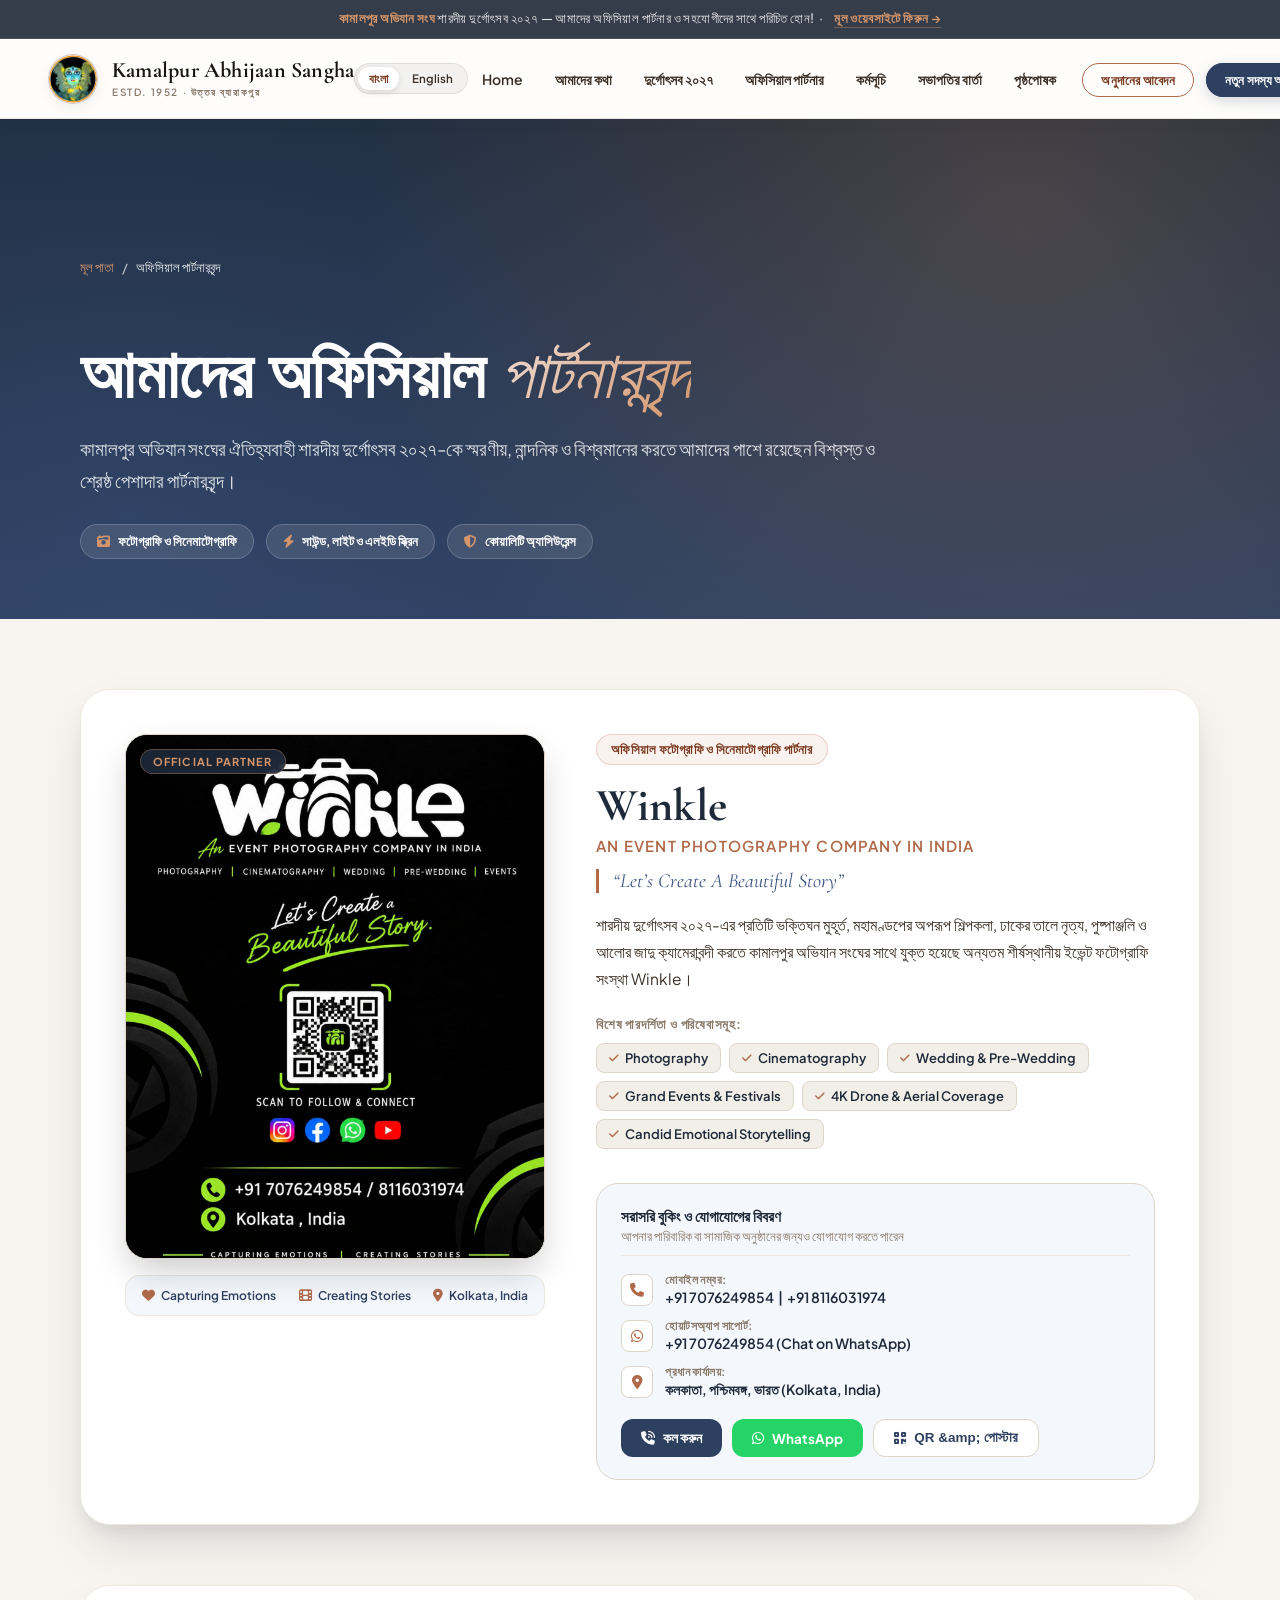
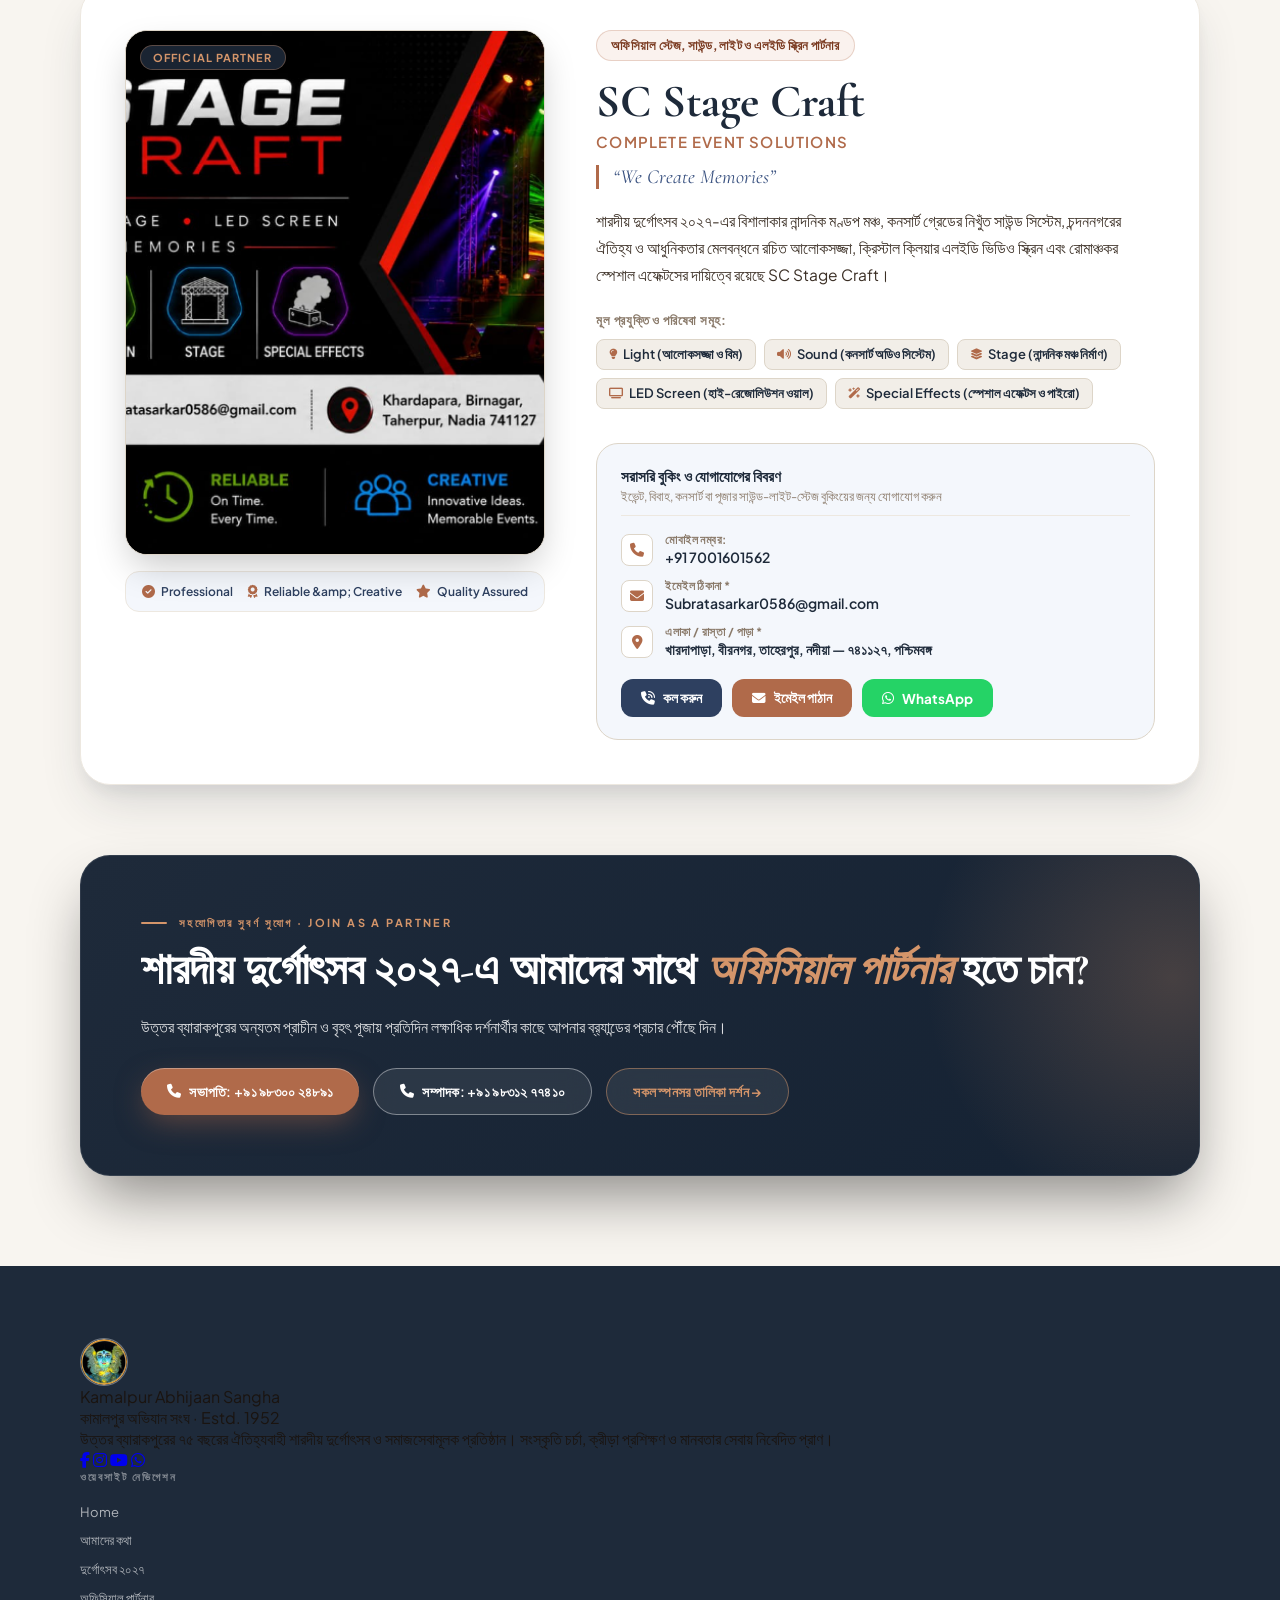
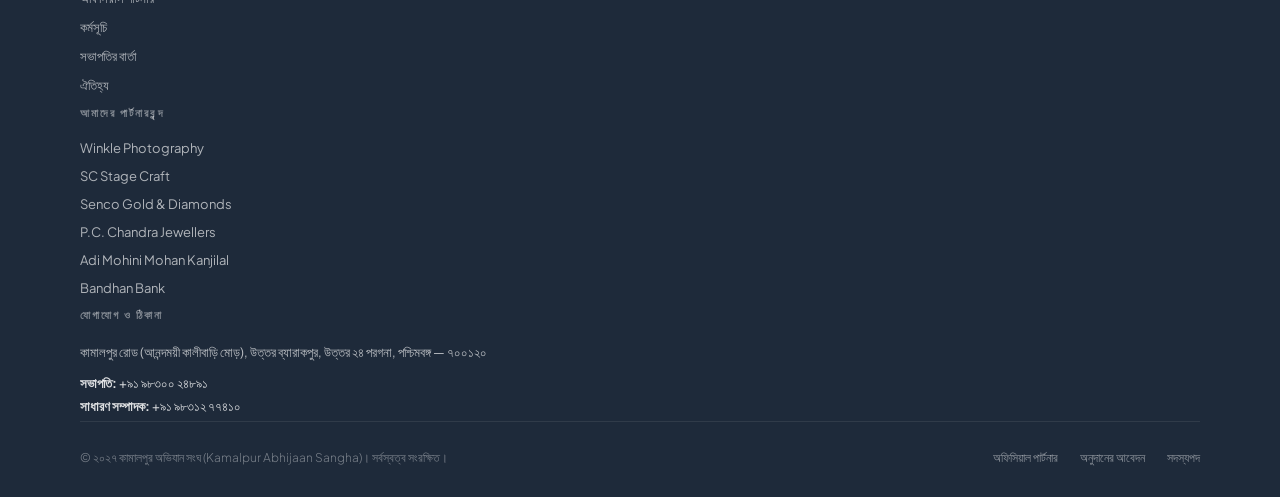
==== commit 32a1c881: "Update official Kamalpur Abhijaan Sangha logo everywhere (favicon, intro overlay, header nav, footer" ====
--- a/official-partners.html
+++ b/official-partners.html
@@ -7,8 +7,9 @@
   <meta name="description" content="কামালপুর অভিযান সংঘ শারদীয় দুর্গোৎসব ২০২৭-এর গৌরবময় অফিসিয়াল পার্টনারবৃন্দ: উইঙ্কল (ফটোগ্রাফি ও সিনেমাটোগ্রাফি) এবং এস সি স্টেজ ক্রাফট (স্টেজ, সাউন্ড, লাইট ও এলইডি স্ক্রিন)।">
 
   <!-- Favicon -->
-  <link rel="icon" href="https://kallol.com/wp-content/uploads/2023/07/cropped-ResizedLogoKallol-32x32.png" sizes="32x32">
-  <link rel="apple-touch-icon" href="https://kallol.com/wp-content/uploads/2023/07/cropped-ResizedLogoKallol-180x180.png">
+  <link rel="icon" href="assets/favicon-32x32.png" type="image/png" sizes="32x32">
+  <link rel="apple-touch-icon" href="assets/apple-touch-icon.png">
+  <meta property="og:image" content="assets/kamalpur-logo.png">
 
   <!-- Google Fonts: Cormorant Garamond, Plus Jakarta Sans, Noto Serif Bengali -->
   <link rel="preconnect" href="https://fonts.googleapis.com">
@@ -37,7 +38,7 @@
   <nav id="nav">
     <a href="index.html" class="nav-brand">
       <div class="nav-logo">
-        <div class="nav-logo-fallback">ক</div>
+        <img src="assets/kamalpur-logo.png" alt="Kamalpur Abhijaan Sangha Official Logo" class="nav-logo-img">
       </div>
       <div>
         <span class="nav-name">Kamalpur Abhijaan Sangha</span>
@@ -401,7 +402,9 @@
         <!-- Col 1: Identity -->
         <div class="footer-col-main">
           <div class="footer-brand-wrap">
-            <div class="footer-emblem-sq">ক</div>
+            <div class="footer-logo-img" style="width:48px; height:48px; border-radius:50%; overflow:hidden; border:1.5px solid rgba(255,255,255,0.3); flex-shrink:0;">
+              <img src="assets/kamalpur-logo.png" alt="Kamalpur Abhijaan Sangha Logo" class="footer-brand-logo">
+            </div>
             <div>
               <div class="footer-brand-title">Kamalpur Abhijaan Sangha</div>
               <div class="footer-brand-sub" data-i18n="footer_brand_sub">কামালপুর অভিযান সংঘ · Estd. 1952</div>
@@ -508,3 +511,4 @@
   <script src="js/main.js"></script>
 </body>
 </html>
+
--- a/css/style.css
+++ b/css/style.css
@@ -389,6 +389,32 @@
   font-size: 24px;
   color: var(--eg);
   font-weight: 700;
+}
+
+.nav-logo-img {
+  width: 100%;
+  height: 100%;
+  object-fit: cover;
+  border-radius: 50%;
+  display: block;
+}
+
+.intro-logo-img {
+  width: 100%;
+  height: 100%;
+  object-fit: cover;
+  border-radius: 50%;
+  display: block;
+  box-shadow: 0 0 30px rgba(212, 149, 106, 0.45);
+}
+
+.footer-brand-logo,
+.footer-logo-img img {
+  width: 100%;
+  height: 100%;
+  object-fit: cover;
+  border-radius: 50%;
+  display: block;
 }
 
 .nav-name {
